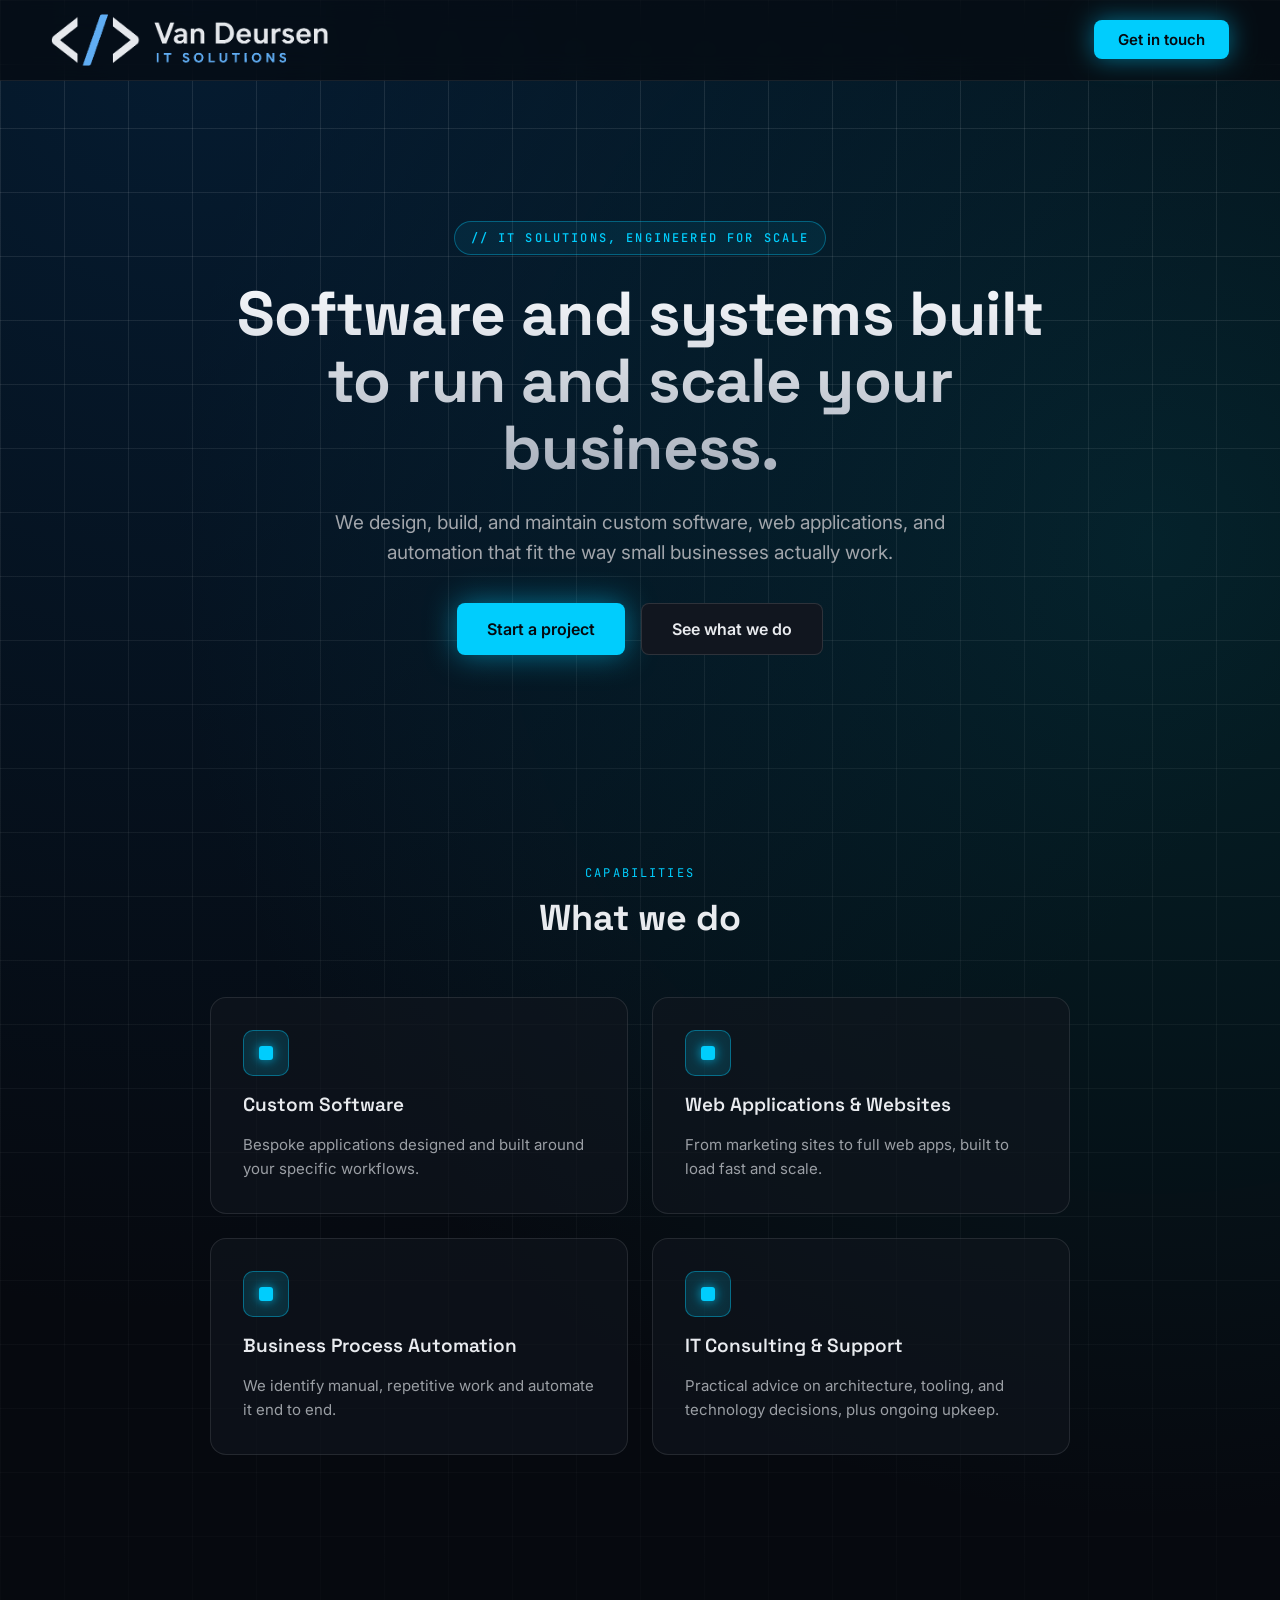
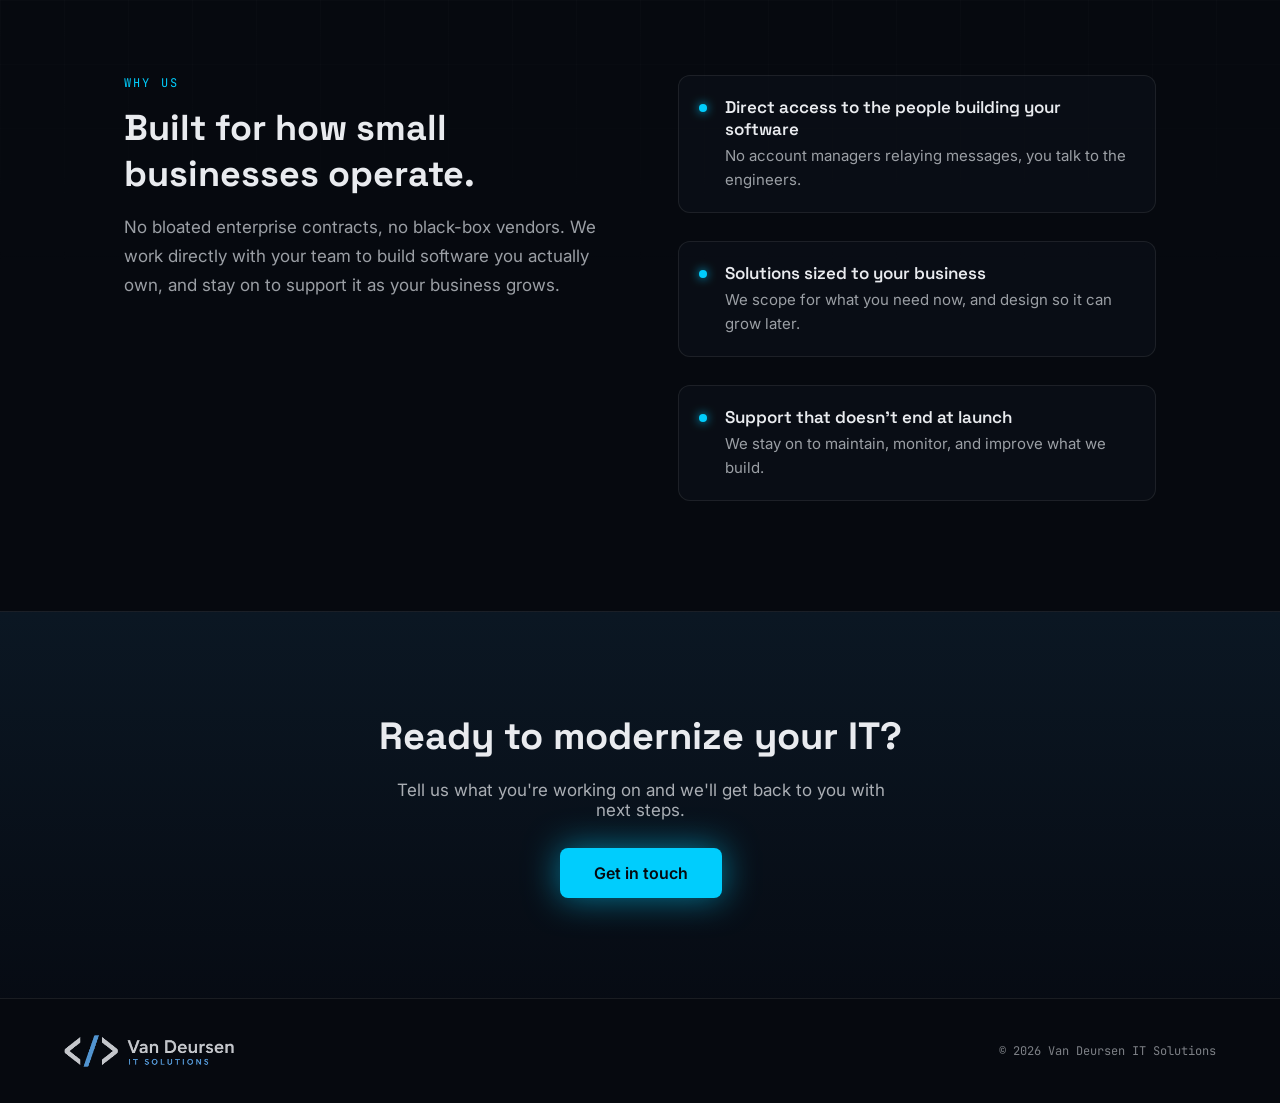
==== index.html @ 17a8f732 "upd" ====
<!DOCTYPE html>
<html lang="en">
<head>
<meta charset="utf-8">
<meta name="viewport" content="width=device-width, initial-scale=1">
<title>Van Deursen IT Solutions</title>
<meta name="description" content="We design, build, and maintain custom software, web applications, and automation that fit the way small businesses actually work.">
<link rel="icon" href="favicon.ico">
<link rel="preconnect" href="https://fonts.googleapis.com">
<link rel="preconnect" href="https://fonts.gstatic.com" crossorigin>
<link href="https://fonts.googleapis.com/css2?family=Space+Grotesk:wght@500;600;700&family=Inter:wght@400;500;600&family=JetBrains+Mono:wght@400;500&family=Montserrat:wght@600;700&display=swap" rel="stylesheet">
<link rel="stylesheet" href="style.css?v=2">
<script>document.documentElement.classList.add('js');</script>
<script src="script.js?v=2" defer></script>
</head>
<body>

<div class="page">

  <div class="grid-bg"></div>

  <header class="site-header">
    <a href="/"><img src="assets/logo-onDark.png" alt="Van Deursen IT Solutions" width="634" height="119" class="header-logo" /></a>
    <nav class="site-nav">
      <!--<a href="#services" class="nav-link">Services</a>
      <a href="#why-us" class="nav-link">Why Us</a>-->
      <a href="mailto:info@vandeursenitsolutions.nl" class="btn btn-primary header-cta">Get in touch</a>
    </nav>
  </header>

  <section class="hero">
    <div class="reveal">
      <div class="hero-inner">
        <span class="hero-badge">// IT solutions, engineered for scale</span>
        <h1 class="hero-title">Software and systems built to run and scale your business.</h1>
        <p class="hero-lead">We design, build, and maintain custom software, web applications, and automation that fit the way small businesses actually work.</p>
        <div class="hero-actions">
          <a href="mailto:info@vandeursenitsolutions.nl" class="btn btn-primary hero-cta">Start a project</a>
          <a href="#services" class="btn btn-secondary">See what we do</a>
        </div>
      </div>
    </div>
  </section>

  <section id="services" class="services">
    <div class="container">
      <div class="reveal">
        <span class="eyebrow eyebrow-center">Capabilities</span>
        <h2 class="section-title services-title">What we do</h2>
      </div>
      <div class="services-grid">
        <div class="reveal">
          <div class="service-card">
            <div class="service-icon"><div class="service-icon-dot"></div></div>
            <h3 class="service-title">Custom Software</h3>
            <p class="card-text">Bespoke applications designed and built around your specific workflows.</p>
          </div>
        </div>
        <div class="reveal">
          <div class="service-card">
            <div class="service-icon"><div class="service-icon-dot"></div></div>
            <h3 class="service-title">Web Applications &amp; Websites</h3>
            <p class="card-text">From marketing sites to full web apps, built to load fast and scale.</p>
          </div>
        </div>
        <div class="reveal">
          <div class="service-card">
            <div class="service-icon"><div class="service-icon-dot"></div></div>
            <h3 class="service-title">Business Process Automation</h3>
            <p class="card-text">We identify manual, repetitive work and automate it end to end.</p>
          </div>
        </div>
        <div class="reveal">
          <div class="service-card">
            <div class="service-icon"><div class="service-icon-dot"></div></div>
            <h3 class="service-title">IT Consulting &amp; Support</h3>
            <p class="card-text">Practical advice on architecture, tooling, and technology decisions, plus ongoing upkeep.</p>
          </div>
        </div>
      </div>
    </div>
  </section>

  <section id="why-us" class="why-us">
    <div class="why-grid">
      <div class="reveal">
        <span class="eyebrow">Why us</span>
        <h2 class="section-title why-title">Built for how small businesses operate.</h2>
        <p class="why-text">No bloated enterprise contracts, no black-box vendors. We work directly with your team to build software you actually own, and stay on to support it as your business grows.</p>
      </div>
      <div class="strengths">
        <div class="reveal">
          <div class="strength">
            <div class="strength-dot"></div>
            <div>
              <h4 class="strength-title">Direct access to the people building your software</h4>
              <p class="card-text">No account managers relaying messages, you talk to the engineers.</p>
            </div>
          </div>
        </div>
        <div class="reveal">
          <div class="strength">
            <div class="strength-dot"></div>
            <div>
              <h4 class="strength-title">Solutions sized to your business</h4>
              <p class="card-text">We scope for what you need now, and design so it can grow later.</p>
            </div>
          </div>
        </div>
        <div class="reveal">
          <div class="strength">
            <div class="strength-dot"></div>
            <div>
              <h4 class="strength-title">Support that doesn't end at launch</h4>
              <p class="card-text">We stay on to maintain, monitor, and improve what we build.</p>
            </div>
          </div>
        </div>
      </div>
    </div>
  </section>

  <section id="contact" class="contact">
    <div class="reveal">
      <div class="contact-inner">
        <h2 class="contact-title">Ready to modernize your IT?</h2>
        <p class="contact-text">Tell us what you're working on and we'll get back to you with next steps.</p>
        <a href="mailto:info@vandeursenitsolutions.nl" class="btn btn-primary contact-cta">Get in touch</a>
      </div>
    </div>
  </section>

  <footer class="site-footer">
    <img src="assets/logo-onDark.png" alt="Van Deursen IT Solutions" width="634" height="119" class="footer-logo" />
    <span class="footer-copy">© 2026 Van Deursen IT Solutions</span>
  </footer>

</div>

</body>
</html>
---- style.css ----
/* ---------- Base ---------- */
body { margin: 0; background: oklch(14% 0.015 260); font-family: 'Inter', sans-serif; scroll-behavior: smooth; }
a { color: oklch(75% 0.16 220); text-decoration: none; }
a:hover { color: oklch(85% 0.16 220); }

@keyframes pulse { 0%,100% { opacity:0.4; } 50% { opacity:0.9; } }
@keyframes drift { 0% { background-position: 0 0; } 100% { background-position: 200px 200px; } }

/* ---------- Page ---------- */
.page {
  display: flex;
  flex-direction: column;
  min-height: 100vh;
  color: oklch(94% 0.005 260);
  position: relative;
  overflow-x: hidden;
  background:
    radial-gradient(circle at 15% 0%, oklch(30% 0.08 250 / 0.5), transparent 45%),
    radial-gradient(circle at 90% 20%, oklch(45% 0.14 200 / 0.25), transparent 40%),
    oklch(14% 0.015 260);
}

.grid-bg {
  position: absolute;
  inset: 0;
  background-image: linear-gradient(oklch(100% 0 0 / 0.1) 1px, transparent 1px), linear-gradient(90deg, oklch(100% 0 0 / 0.1) 1px, transparent 1px);
  background-size: 64px 64px;
  pointer-events: none;
  mask-image: linear-gradient(to bottom, black, transparent 70%);
  animation: drift 24s linear infinite;
}

.container { max-width: 1160px; margin: 0 auto; }

/* ---------- Scroll reveal (toggled by the page script) ---------- */
/* Scoped to .js so content stays visible when JavaScript is off */
.js .reveal {
  opacity: 0;
  transform: translateY(22px);
  transition: opacity 0.7s cubic-bezier(0.16,1,0.3,1), transform 0.7s cubic-bezier(0.16,1,0.3,1);
  will-change: opacity, transform;
}
.js .reveal.is-visible { opacity: 1; transform: translateY(0); }

/* Staggered delays for list items */
.services-grid > .reveal { height: 100%; }
.services-grid > .reveal:nth-child(2) { transition-delay: 0.08s; }
.services-grid > .reveal:nth-child(3) { transition-delay: 0.16s; }
.services-grid > .reveal:nth-child(4) { transition-delay: 0.24s; }
.strengths > .reveal:nth-child(2) { transition-delay: 0.1s; }
.strengths > .reveal:nth-child(3) { transition-delay: 0.2s; }

/* ---------- Shared text ---------- */
.eyebrow {
  display: block;
  font-family: 'JetBrains Mono', monospace;
  font-size: 12px;
  letter-spacing: 0.18em;
  text-transform: uppercase;
  color: oklch(78% 0.16 220);
  margin-bottom: 14px;
}
.eyebrow-center { text-align: center; }

.section-title { font-family: 'Space Grotesk', sans-serif; font-size: clamp(26px,4.6vw,36px); font-weight: 700; }

.card-text { font-size: 15px; line-height: 1.6; color: oklch(70% 0.01 260); margin: 0; }

/* ---------- Buttons ---------- */
.btn {
  display: inline-flex;
  align-items: center;
  border-radius: 8px;
  font-weight: 600;
}
.btn-primary,
.btn-primary:hover { background: oklch(78% 0.16 220); color: oklch(14% 0.015 260); }

.btn-secondary {
  padding: 15px 30px;
  background: oklch(20% 0.02 260);
  border: 1px solid oklch(100% 0 0 / 0.12);
  color: oklch(94% 0.005 260);
  font-size: 16px;
}
.btn-secondary:hover { border-color: oklch(78% 0.16 220); color: oklch(78% 0.16 220); }

/* ---------- Header ---------- */
.site-header {
  position: sticky;
  top: 0;
  z-index: 10;
  display: flex;
  align-items: center;
  justify-content: space-between;
  padding: 14px clamp(16px,4vw,64px);
  gap: 16px;
  flex-wrap: nowrap;
  background: oklch(14% 0.015 260 / 0.7);
  backdrop-filter: blur(14px);
  border-bottom: 1px solid oklch(100% 0 0 / 0.08);
}
/* Sized by width so it can shrink (keeping its aspect ratio) to leave room for the CTA */
.header-logo { width: clamp(181px,37vw,277px); height: auto; min-width: 0; flex: 0 1 auto; display: block; }

.site-nav { display: flex; align-items: center; flex-wrap: nowrap; flex-shrink: 0; gap: clamp(14px,3vw,36px); }
.nav-link { font-size: 15px; font-weight: 500; color: oklch(94% 0.005 260); }
.nav-link:hover { color: oklch(78% 0.16 220); }

.header-cta { padding: 10px clamp(14px,4vw,24px); font-size: 15px; white-space: nowrap;box-shadow: 0 0 24px oklch(78% 0.16 220 / 0.5); }
.header-cta:hover { box-shadow: 0 0 36px oklch(78% 0.16 220 / 0.75); }

/* ---------- Hero ---------- */
.hero {
  display: flex;
  flex-direction: column;
  align-items: center;
  text-align: center;
  gap: 26px;
  padding: clamp(72px,12vw,140px) clamp(20px,5vw,24px) clamp(64px,10vw,120px);
  max-width: 880px;
  margin: 0 auto;
  position: relative;
  z-index: 1;
}
.hero-inner { display: flex; flex-direction: column; align-items: center; gap: 26px; }

.hero-badge {
  font-family: 'JetBrains Mono', monospace;
  font-size: 12px;
  font-weight: 500;
  letter-spacing: 0.18em;
  text-transform: uppercase;
  color: oklch(78% 0.16 220);
  padding: 8px 16px;
  border: 1px solid oklch(78% 0.16 220 / 0.35);
  border-radius: 100px;
  background: oklch(78% 0.16 220 / 0.08);
}

.hero-title {
  font-family: 'Space Grotesk', sans-serif;
  font-size: clamp(32px,6.4vw,62px);
  line-height: 1.08;
  font-weight: 700;
  margin: 0;
  letter-spacing: -0.01em;
  background: linear-gradient(180deg, oklch(98% 0.005 260), oklch(75% 0.02 260));
  -webkit-background-clip: text;
  background-clip: text;
  color: transparent;
}

.hero-lead { font-size: clamp(16px,2.1vw,19px); line-height: 1.6; color: oklch(72% 0.01 260); margin: 0; max-width: 620px; }

.hero-actions { display: flex; flex-wrap: wrap; justify-content: center; gap: 16px; margin-top: 8px; }

.hero-cta { padding: 15px 30px; font-size: 16px; box-shadow: 0 0 30px oklch(78% 0.16 220 / 0.5); }
.hero-cta:hover { box-shadow: 0 0 44px oklch(78% 0.16 220 / 0.8); }

/* ---------- Services ---------- */
.services { padding: clamp(56px,9vw,90px) clamp(20px,5vw,64px) clamp(64px,10vw,110px); position: relative; z-index: 1; }
.services-title { margin: 0 0 clamp(34px,6vw,56px); text-align: center; }

.services-grid {
  display: grid;
  grid-template-columns: repeat(auto-fit,minmax(min(100%,280px),1fr));
  gap: clamp(16px,2.4vw,24px);
  align-items: stretch;
  max-width: 860px;
  margin: 0 auto;
}

.service-card {
  height: 100%;
  box-sizing: border-box;
  background: oklch(20% 0.02 260 / 0.6);
  backdrop-filter: blur(6px);
  border-radius: 16px;
  padding: clamp(22px,4vw,32px);
  display: flex;
  flex-direction: column;
  gap: 16px;
  border: 1px solid oklch(100% 0 0 / 0.1);
  transition: border-color 0.2s;
}
.service-card:hover { border-color: oklch(78% 0.16 220 / 0.6); }

.service-icon {
  width: 44px;
  height: 44px;
  border-radius: 10px;
  background: oklch(78% 0.16 220 / 0.15);
  border: 1px solid oklch(78% 0.16 220 / 0.4);
  display: flex;
  align-items: center;
  justify-content: center;
}
.service-icon-dot { width: 14px; height: 14px; border-radius: 3px; background: oklch(78% 0.16 220); box-shadow: 0 0 12px oklch(78% 0.16 220 / 0.8); }

.service-title { font-family: 'Space Grotesk', sans-serif; font-size: 19px; font-weight: 600; margin: 0; }

/* ---------- Why us ---------- */
.why-us {
  padding: clamp(64px,10vw,110px) clamp(20px,5vw,64px);
  max-width: 1160px;
  margin: 0 auto;
  width: 100%;
  box-sizing: border-box;
  position: relative;
  z-index: 1;
}
.why-grid { display: grid; grid-template-columns: repeat(auto-fit,minmax(min(100%,320px),1fr)); gap: clamp(36px,6vw,80px); align-items: start; }
.why-title { margin: 0 0 16px; }
.why-text { font-size: 17px; line-height: 1.7; color: oklch(70% 0.01 260); margin: 0; }

.strengths { display: flex; flex-direction: column; gap: clamp(18px,3vw,28px); }
.strength {
  display: flex;
  gap: 18px;
  align-items: flex-start;
  padding: 20px;
  border-radius: 12px;
  border: 1px solid oklch(100% 0 0 / 0.08);
  background: oklch(20% 0.02 260 / 0.4);
}
.strength-dot {
  min-width: 8px;
  height: 8px;
  margin-top: 8px;
  border-radius: 50%;
  background: oklch(78% 0.16 220);
  box-shadow: 0 0 10px oklch(78% 0.16 220 / 0.9);
  animation: pulse 2.4s ease-in-out infinite;
}
.strength-title { font-family: 'Space Grotesk', sans-serif; font-size: 17px; font-weight: 600; margin: 0 0 4px; }

/* ---------- Contact ---------- */
.contact {
  background: linear-gradient(180deg, oklch(20% 0.03 250), oklch(15% 0.02 260));
  border-top: 1px solid oklch(100% 0 0 / 0.08);
  padding: clamp(64px,10vw,100px) clamp(20px,5vw,64px);
  display: flex;
  flex-direction: column;
  align-items: center;
  text-align: center;
  gap: 20px;
  position: relative;
  z-index: 1;
}
.contact-inner { display: flex; flex-direction: column; align-items: center; gap: 20px; }
.contact-title { font-family: 'Space Grotesk', sans-serif; font-size: clamp(26px,5vw,38px); font-weight: 700; margin: 0; }
.contact-text { font-size: 17px; color: oklch(75% 0.01 260); margin: 0; max-width: 520px; }

.contact-cta { margin-top: 8px; padding: 15px 34px; font-size: 16px; box-shadow: 0 0 34px oklch(78% 0.16 220 / 0.55); }
.contact-cta:hover { box-shadow: 0 0 48px oklch(78% 0.16 220 / 0.85); }

/* ---------- Footer ---------- */
.site-footer {
  padding: clamp(24px,5vw,36px) clamp(20px,5vw,64px);
  display: flex;
  flex-wrap: wrap;
  gap: 14px;
  align-items: center;
  justify-content: space-between;
  border-top: 1px solid oklch(100% 0 0 / 0.08);
  position: relative;
  z-index: 1;
}
.footer-logo { height: 32px; width: auto; display: block; opacity: 0.85; }
.footer-copy { font-family: 'JetBrains Mono', monospace; font-size: 12px; color: oklch(60% 0.01 260); }

/* Logo (~171px) + gap (14px) + copy (~224px) + side padding stop fitting on one line below ~480px */
@media (max-width: 480px) {
  .site-footer { flex-direction: column; justify-content: center; text-align: center; }
}
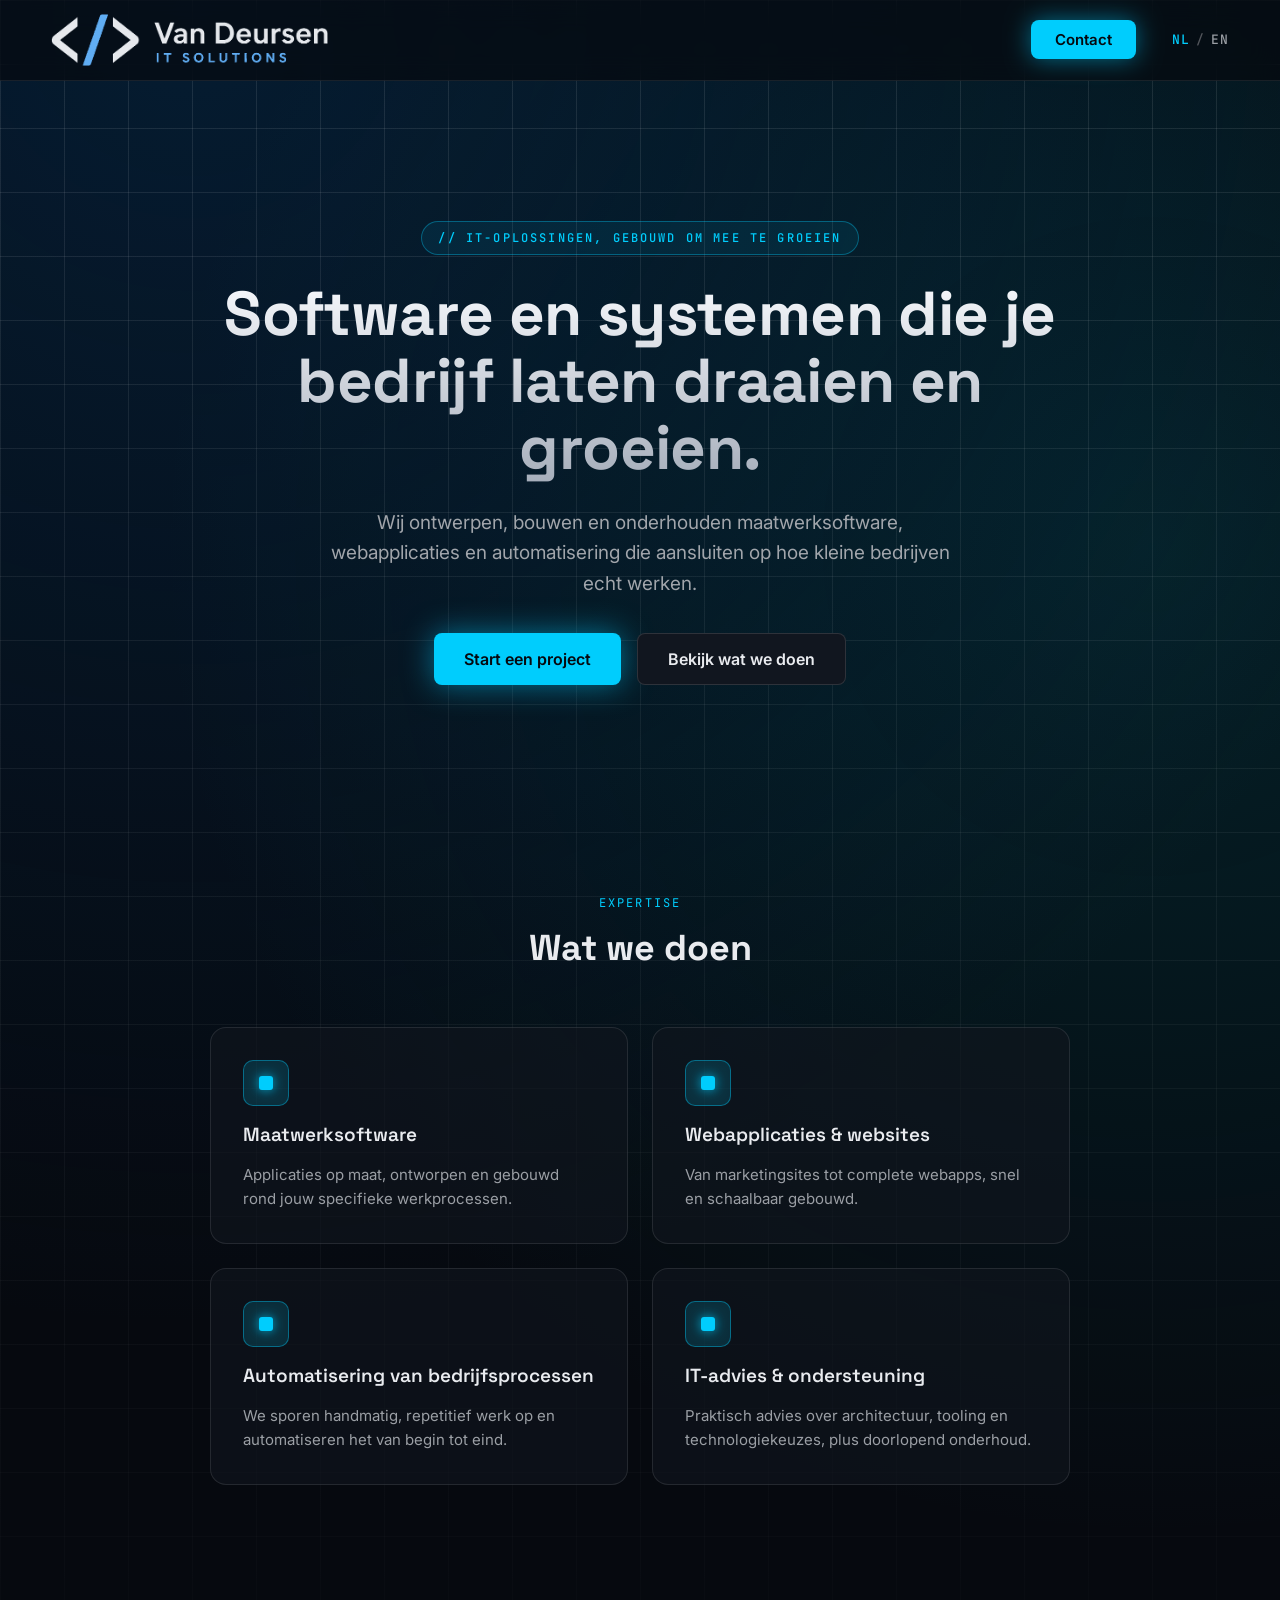
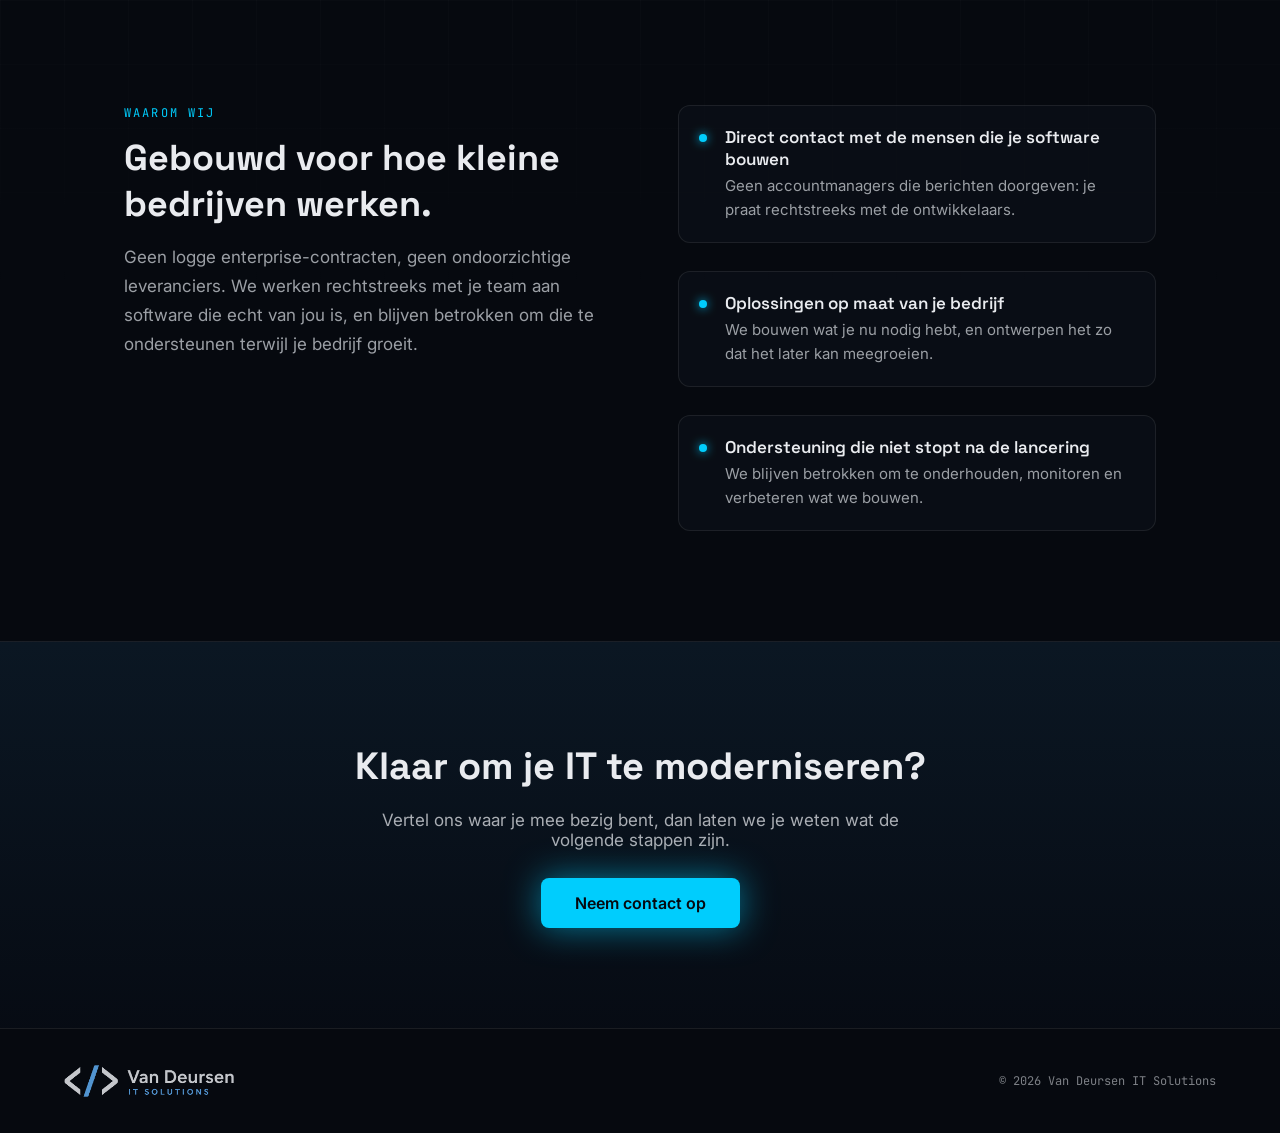
==== commit b15f956d: "upd: multilang" ====
--- a/index.html
+++ b/index.html
@@ -1,17 +1,20 @@
 <!DOCTYPE html>
-<html lang="en">
+<html lang="nl">
 <head>
 <meta charset="utf-8">
 <meta name="viewport" content="width=device-width, initial-scale=1">
 <title>Van Deursen IT Solutions</title>
-<meta name="description" content="We design, build, and maintain custom software, web applications, and automation that fit the way small businesses actually work.">
-<link rel="icon" href="favicon.ico">
+<meta name="description" content="Wij ontwerpen, bouwen en onderhouden maatwerksoftware, webapplicaties en automatisering die aansluiten op hoe kleine bedrijven echt werken.">
+<link rel="alternate" hreflang="nl" href="https://vandeursenitsolutions.nl/">
+<link rel="alternate" hreflang="en" href="https://vandeursenitsolutions.nl/en/">
+<link rel="alternate" hreflang="x-default" href="https://vandeursenitsolutions.nl/">
+<link rel="icon" href="/favicon.ico">
 <link rel="preconnect" href="https://fonts.googleapis.com">
 <link rel="preconnect" href="https://fonts.gstatic.com" crossorigin>
 <link href="https://fonts.googleapis.com/css2?family=Space+Grotesk:wght@500;600;700&family=Inter:wght@400;500;600&family=JetBrains+Mono:wght@400;500&family=Montserrat:wght@600;700&display=swap" rel="stylesheet">
-<link rel="stylesheet" href="style.css?v=2">
+<link rel="stylesheet" href="/style.css?v=3">
 <script>document.documentElement.classList.add('js');</script>
-<script src="script.js?v=2" defer></script>
+<script src="/script.js?v=2" defer></script>
 </head>
 <body>
 
@@ -20,23 +23,28 @@
   <div class="grid-bg"></div>
 
   <header class="site-header">
-    <a href="/"><img src="assets/logo-onDark.png" alt="Van Deursen IT Solutions" width="634" height="119" class="header-logo" /></a>
+    <a href="/"><img src="/assets/logo-onDark.png" alt="Van Deursen IT Solutions" width="634" height="119" class="header-logo" /></a>
     <nav class="site-nav">
-      <!--<a href="#services" class="nav-link">Services</a>
-      <a href="#why-us" class="nav-link">Why Us</a>-->
-      <a href="mailto:info@vandeursenitsolutions.nl" class="btn btn-primary header-cta">Get in touch</a>
+      <!--<a href="#services" class="nav-link">Diensten</a>
+      <a href="#why-us" class="nav-link">Waarom wij</a>-->
+      <a href="mailto:info@vandeursenitsolutions.nl" class="btn btn-primary header-cta">Contact</a>
+      <div class="lang-switch">
+        <a href="/" lang="nl" hreflang="nl" aria-current="page">NL</a>
+        <span aria-hidden="true">/</span>
+        <a href="/en/" lang="en" hreflang="en">EN</a>
+      </div>
     </nav>
   </header>
 
   <section class="hero">
     <div class="reveal">
       <div class="hero-inner">
-        <span class="hero-badge">// IT solutions, engineered for scale</span>
-        <h1 class="hero-title">Software and systems built to run and scale your business.</h1>
-        <p class="hero-lead">We design, build, and maintain custom software, web applications, and automation that fit the way small businesses actually work.</p>
+        <span class="hero-badge">// IT-oplossingen, gebouwd om mee te groeien</span>
+        <h1 class="hero-title">Software en systemen die je bedrijf laten draaien en groeien.</h1>
+        <p class="hero-lead">Wij ontwerpen, bouwen en onderhouden maatwerksoftware, webapplicaties en automatisering die aansluiten op hoe kleine bedrijven echt werken.</p>
         <div class="hero-actions">
-          <a href="mailto:info@vandeursenitsolutions.nl" class="btn btn-primary hero-cta">Start a project</a>
-          <a href="#services" class="btn btn-secondary">See what we do</a>
+          <a href="mailto:info@vandeursenitsolutions.nl" class="btn btn-primary hero-cta">Start een project</a>
+          <a href="#services" class="btn btn-secondary">Bekijk wat we doen</a>
         </div>
       </div>
     </div>
@@ -45,36 +53,36 @@
   <section id="services" class="services">
     <div class="container">
       <div class="reveal">
-        <span class="eyebrow eyebrow-center">Capabilities</span>
-        <h2 class="section-title services-title">What we do</h2>
+        <span class="eyebrow eyebrow-center">Expertise</span>
+        <h2 class="section-title services-title">Wat we doen</h2>
       </div>
       <div class="services-grid">
         <div class="reveal">
           <div class="service-card">
             <div class="service-icon"><div class="service-icon-dot"></div></div>
-            <h3 class="service-title">Custom Software</h3>
-            <p class="card-text">Bespoke applications designed and built around your specific workflows.</p>
+            <h3 class="service-title">Maatwerksoftware</h3>
+            <p class="card-text">Applicaties op maat, ontworpen en gebouwd rond jouw specifieke werkprocessen.</p>
           </div>
         </div>
         <div class="reveal">
           <div class="service-card">
             <div class="service-icon"><div class="service-icon-dot"></div></div>
-            <h3 class="service-title">Web Applications &amp; Websites</h3>
-            <p class="card-text">From marketing sites to full web apps, built to load fast and scale.</p>
+            <h3 class="service-title">Webapplicaties &amp; websites</h3>
+            <p class="card-text">Van marketingsites tot complete webapps, snel en schaalbaar gebouwd.</p>
           </div>
         </div>
         <div class="reveal">
           <div class="service-card">
             <div class="service-icon"><div class="service-icon-dot"></div></div>
-            <h3 class="service-title">Business Process Automation</h3>
-            <p class="card-text">We identify manual, repetitive work and automate it end to end.</p>
+            <h3 class="service-title">Automatisering van bedrijfsprocessen</h3>
+            <p class="card-text">We sporen handmatig, repetitief werk op en automatiseren het van begin tot eind.</p>
           </div>
         </div>
         <div class="reveal">
           <div class="service-card">
             <div class="service-icon"><div class="service-icon-dot"></div></div>
-            <h3 class="service-title">IT Consulting &amp; Support</h3>
-            <p class="card-text">Practical advice on architecture, tooling, and technology decisions, plus ongoing upkeep.</p>
+            <h3 class="service-title">IT-advies &amp; ondersteuning</h3>
+            <p class="card-text">Praktisch advies over architectuur, tooling en technologiekeuzes, plus doorlopend onderhoud.</p>
           </div>
         </div>
       </div>
@@ -84,17 +92,17 @@
   <section id="why-us" class="why-us">
     <div class="why-grid">
       <div class="reveal">
-        <span class="eyebrow">Why us</span>
-        <h2 class="section-title why-title">Built for how small businesses operate.</h2>
-        <p class="why-text">No bloated enterprise contracts, no black-box vendors. We work directly with your team to build software you actually own, and stay on to support it as your business grows.</p>
+        <span class="eyebrow">Waarom wij</span>
+        <h2 class="section-title why-title">Gebouwd voor hoe kleine bedrijven werken.</h2>
+        <p class="why-text">Geen logge enterprise-contracten, geen ondoorzichtige leveranciers. We werken rechtstreeks met je team aan software die echt van jou is, en blijven betrokken om die te ondersteunen terwijl je bedrijf groeit.</p>
       </div>
       <div class="strengths">
         <div class="reveal">
           <div class="strength">
             <div class="strength-dot"></div>
             <div>
-              <h4 class="strength-title">Direct access to the people building your software</h4>
-              <p class="card-text">No account managers relaying messages, you talk to the engineers.</p>
+              <h4 class="strength-title">Direct contact met de mensen die je software bouwen</h4>
+              <p class="card-text">Geen accountmanagers die berichten doorgeven: je praat rechtstreeks met de ontwikkelaars.</p>
             </div>
           </div>
         </div>
@@ -102,8 +110,8 @@
           <div class="strength">
             <div class="strength-dot"></div>
             <div>
-              <h4 class="strength-title">Solutions sized to your business</h4>
-              <p class="card-text">We scope for what you need now, and design so it can grow later.</p>
+              <h4 class="strength-title">Oplossingen op maat van je bedrijf</h4>
+              <p class="card-text">We bouwen wat je nu nodig hebt, en ontwerpen het zo dat het later kan meegroeien.</p>
             </div>
           </div>
         </div>
@@ -111,8 +119,8 @@
           <div class="strength">
             <div class="strength-dot"></div>
             <div>
-              <h4 class="strength-title">Support that doesn't end at launch</h4>
-              <p class="card-text">We stay on to maintain, monitor, and improve what we build.</p>
+              <h4 class="strength-title">Ondersteuning die niet stopt na de lancering</h4>
+              <p class="card-text">We blijven betrokken om te onderhouden, monitoren en verbeteren wat we bouwen.</p>
             </div>
           </div>
         </div>
@@ -123,15 +131,15 @@
   <section id="contact" class="contact">
     <div class="reveal">
       <div class="contact-inner">
-        <h2 class="contact-title">Ready to modernize your IT?</h2>
-        <p class="contact-text">Tell us what you're working on and we'll get back to you with next steps.</p>
-        <a href="mailto:info@vandeursenitsolutions.nl" class="btn btn-primary contact-cta">Get in touch</a>
+        <h2 class="contact-title">Klaar om je IT te moderniseren?</h2>
+        <p class="contact-text">Vertel ons waar je mee bezig bent, dan laten we je weten wat de volgende stappen zijn.</p>
+        <a href="mailto:info@vandeursenitsolutions.nl" class="btn btn-primary contact-cta">Neem contact op</a>
       </div>
     </div>
   </section>
 
   <footer class="site-footer">
-    <img src="assets/logo-onDark.png" alt="Van Deursen IT Solutions" width="634" height="119" class="footer-logo" />
+    <img src="/assets/logo-onDark.png" alt="Van Deursen IT Solutions" width="634" height="119" class="footer-logo" />
     <span class="footer-copy">© 2026 Van Deursen IT Solutions</span>
   </footer>
 
--- a/style.css
+++ b/style.css
@@ -109,6 +109,21 @@
 
 .header-cta { padding: 10px clamp(14px,4vw,24px); font-size: 15px; white-space: nowrap;box-shadow: 0 0 24px oklch(78% 0.16 220 / 0.5); }
 .header-cta:hover { box-shadow: 0 0 36px oklch(78% 0.16 220 / 0.75); }
+
+/* Language switch (NL / EN), top right of the header */
+.lang-switch {
+  display: flex;
+  align-items: center;
+  gap: 6px;
+  font-family: 'JetBrains Mono', monospace;
+  font-size: 13px;
+  font-weight: 500;
+  letter-spacing: 0.08em;
+  color: oklch(45% 0.01 260);
+}
+.lang-switch a { color: oklch(70% 0.01 260); }
+.lang-switch a:hover { color: oklch(85% 0.16 220); }
+.lang-switch a[aria-current="page"] { color: oklch(78% 0.16 220); }
 
 /* ---------- Hero ---------- */
 .hero {
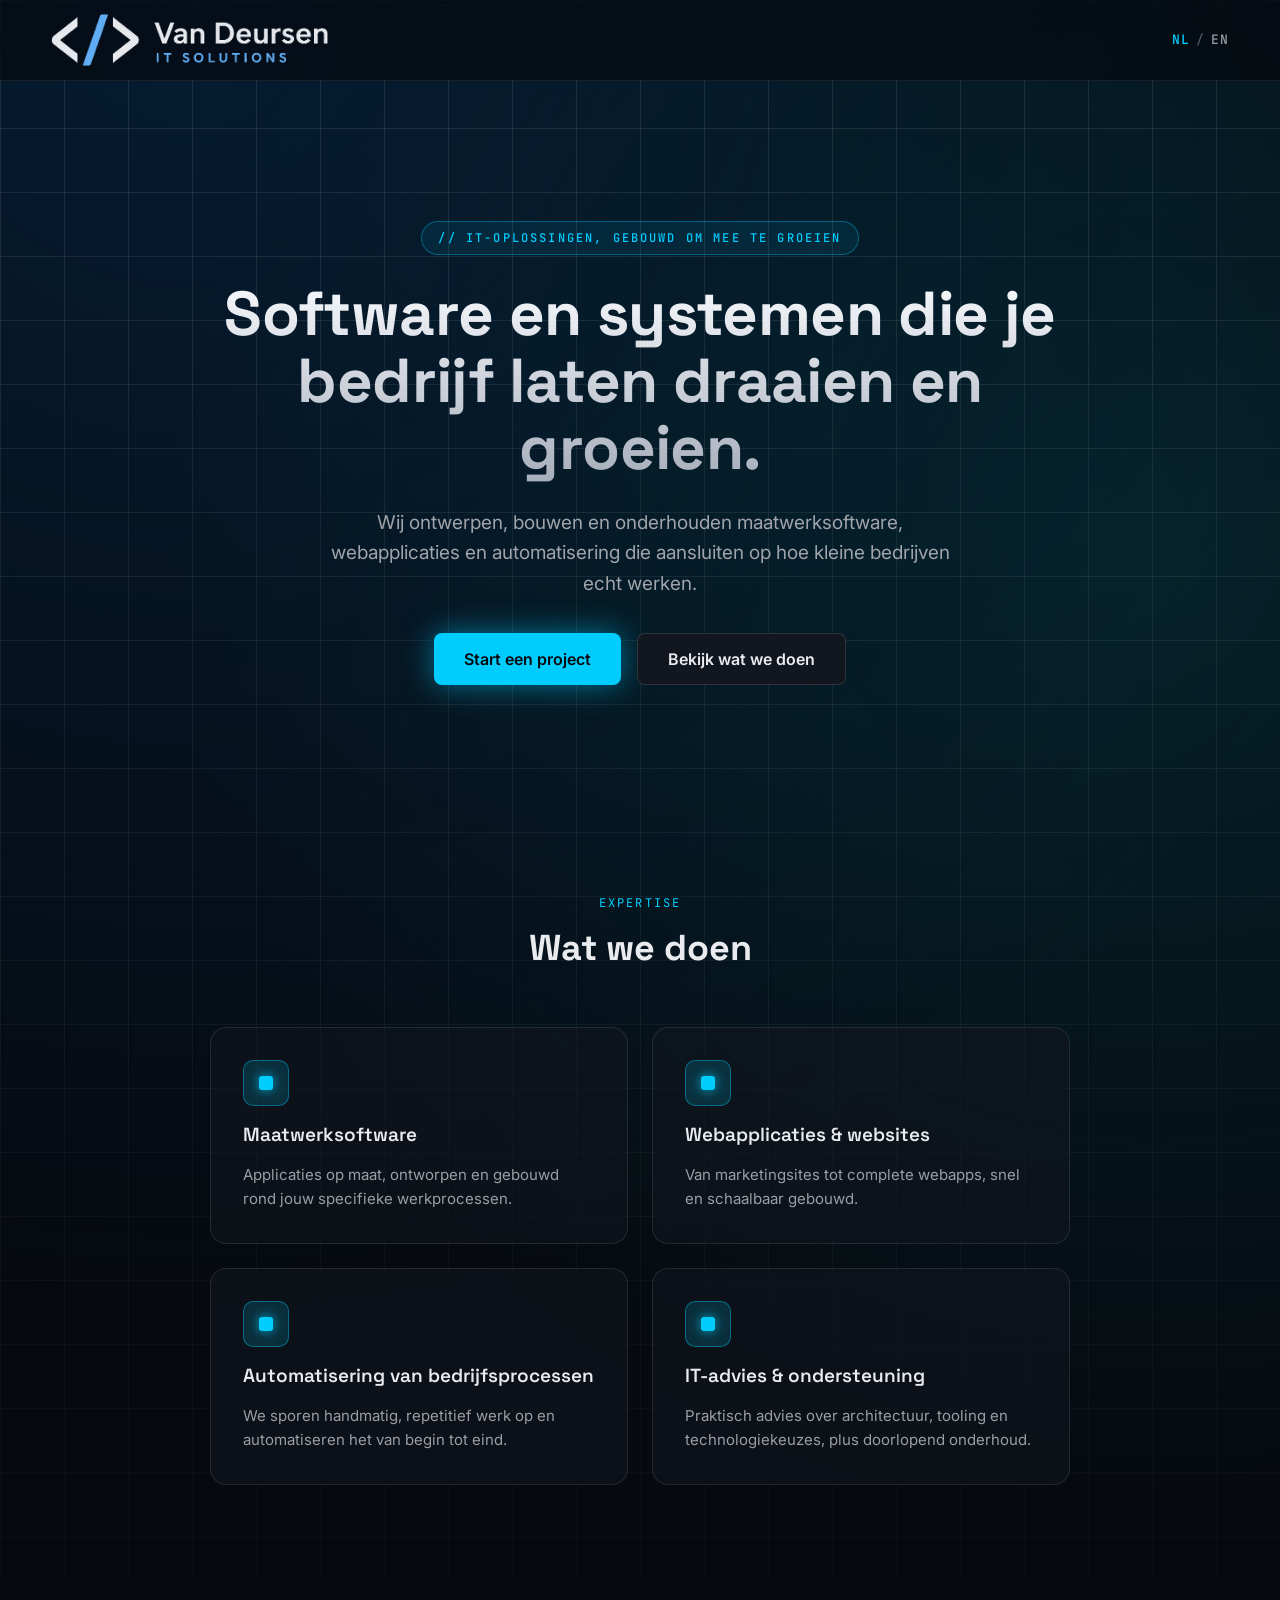
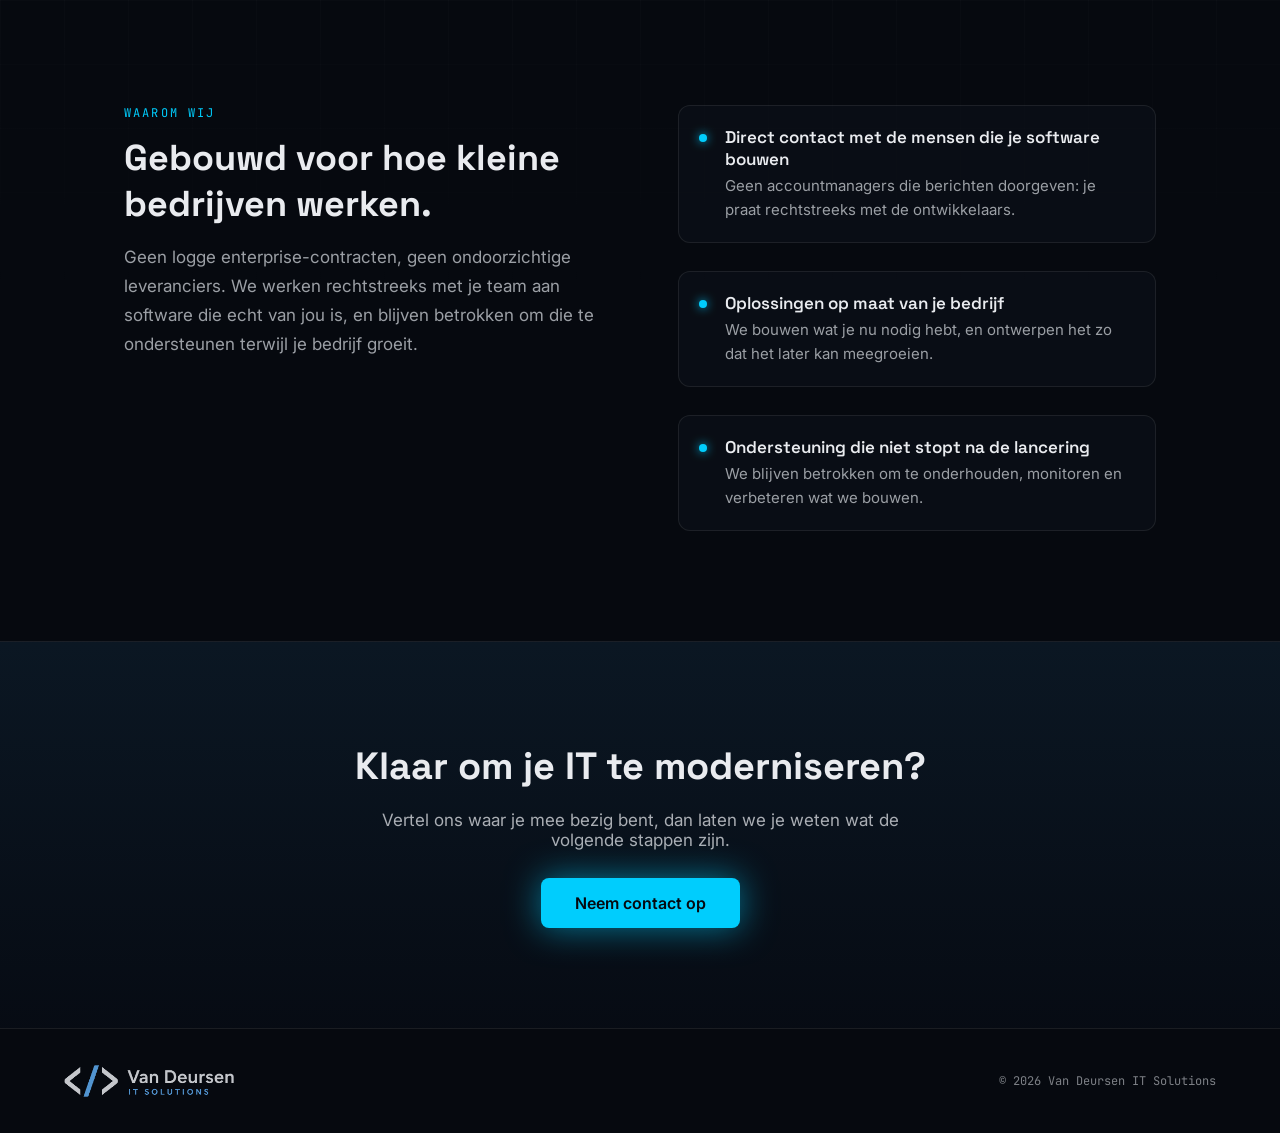
==== commit 2fa652e3: "upd" ====
--- a/index.html
+++ b/index.html
@@ -26,8 +26,8 @@
     <a href="/"><img src="/assets/logo-onDark.png" alt="Van Deursen IT Solutions" width="634" height="119" class="header-logo" /></a>
     <nav class="site-nav">
       <!--<a href="#services" class="nav-link">Diensten</a>
-      <a href="#why-us" class="nav-link">Waarom wij</a>-->
-      <a href="mailto:info@vandeursenitsolutions.nl" class="btn btn-primary header-cta">Contact</a>
+      <a href="#why-us" class="nav-link">Waarom wij</a>
+      <a href="mailto:info@vandeursenitsolutions.nl" class="btn btn-primary header-cta">Contact</a>-->
       <div class="lang-switch">
         <a href="/" lang="nl" hreflang="nl" aria-current="page">NL</a>
         <span aria-hidden="true">/</span>
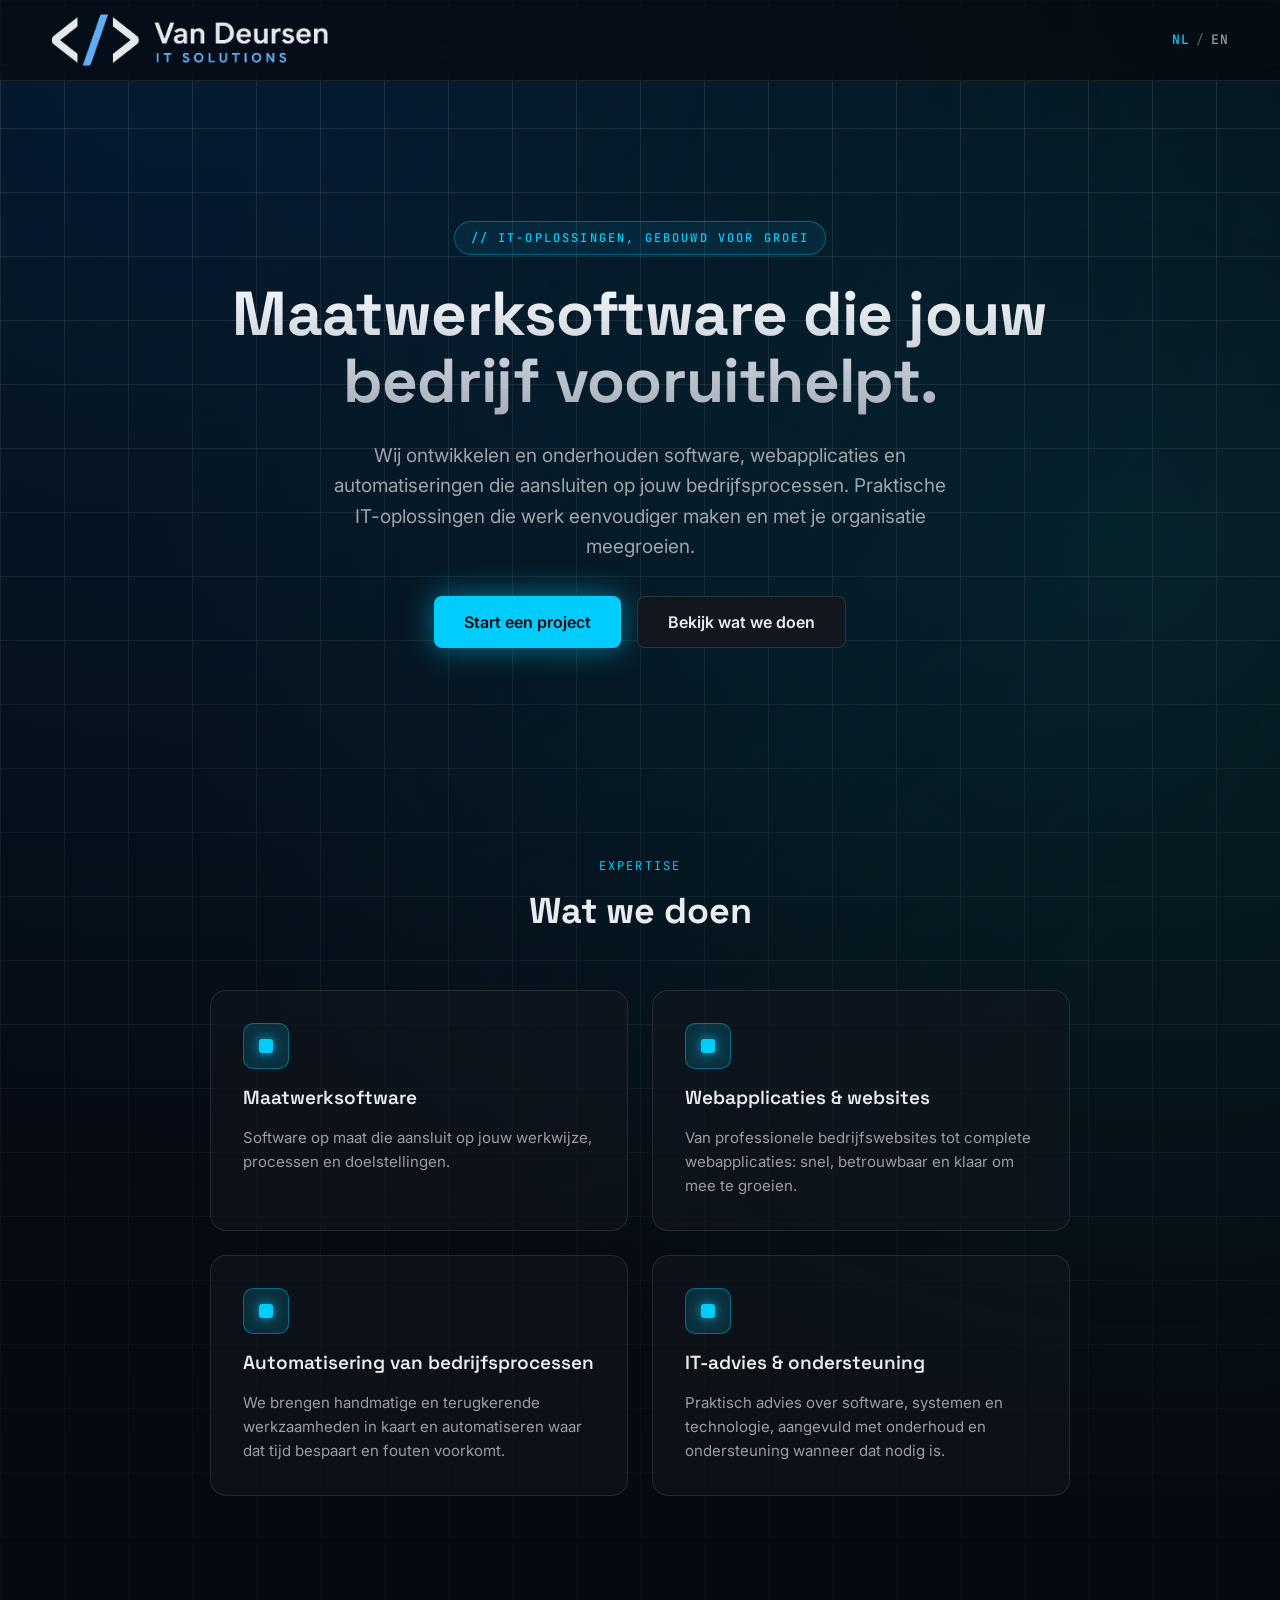
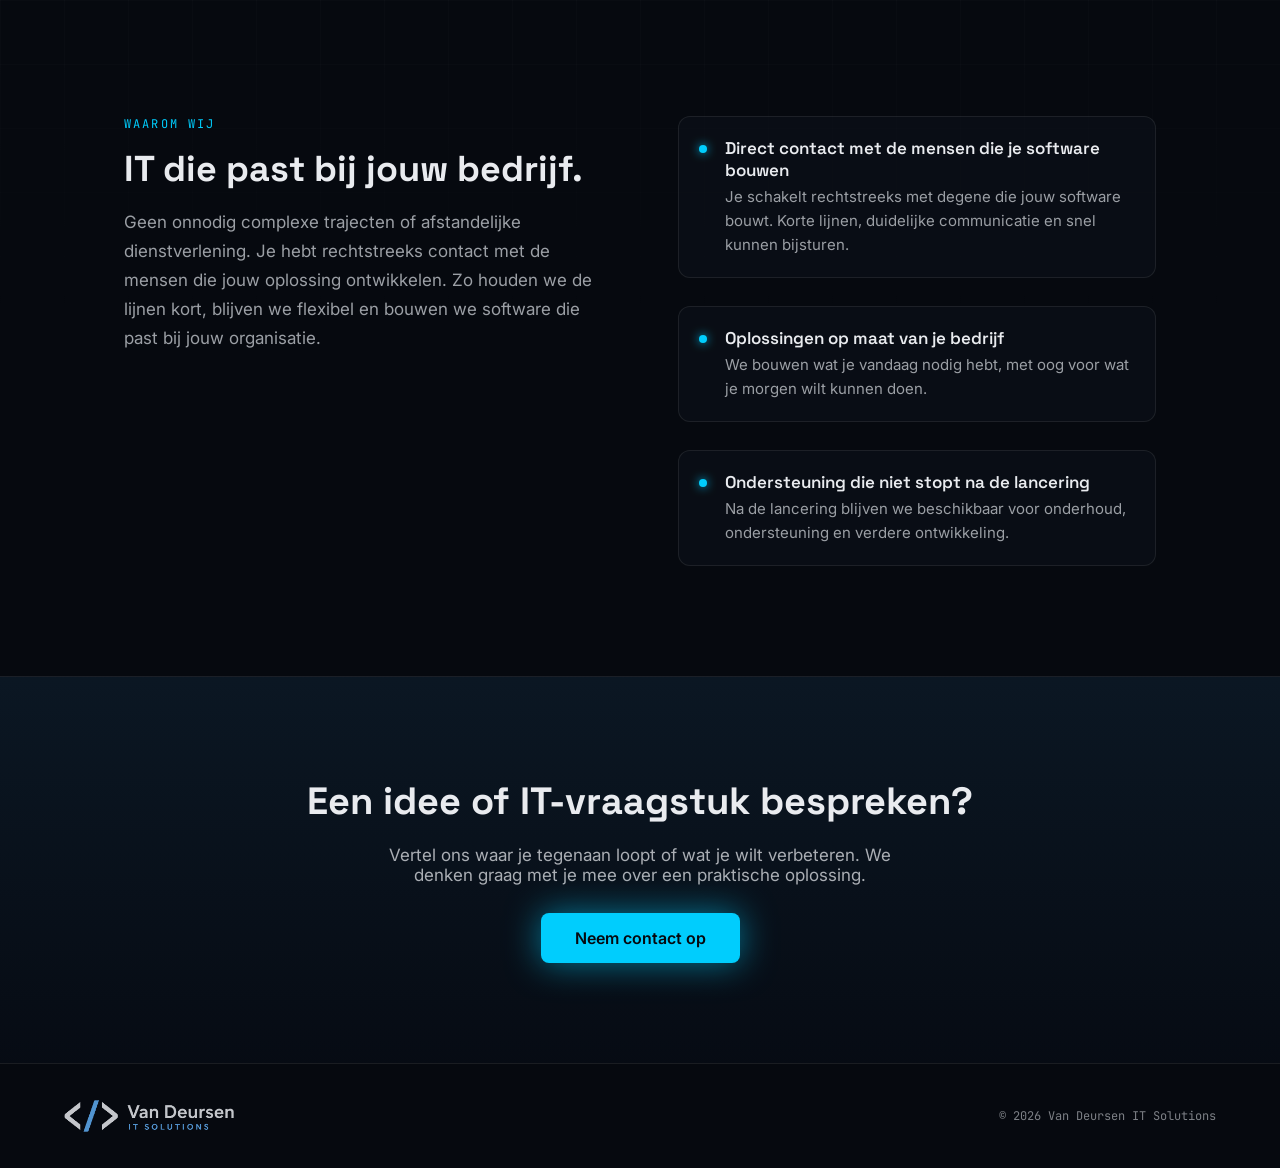
==== commit 57034bf2: "upd" ====
--- a/index.html
+++ b/index.html
@@ -4,7 +4,7 @@
 <meta charset="utf-8">
 <meta name="viewport" content="width=device-width, initial-scale=1">
 <title>Van Deursen IT Solutions</title>
-<meta name="description" content="Wij ontwerpen, bouwen en onderhouden maatwerksoftware, webapplicaties en automatisering die aansluiten op hoe kleine bedrijven echt werken.">
+<meta name="description" content="Wij ontwikkelen en onderhouden software, webapplicaties en automatiseringen die aansluiten op jouw bedrijfsprocessen en met je organisatie meegroeien.">
 <link rel="alternate" hreflang="nl" href="https://vandeursenitsolutions.nl/">
 <link rel="alternate" hreflang="en" href="https://vandeursenitsolutions.nl/en/">
 <link rel="alternate" hreflang="x-default" href="https://vandeursenitsolutions.nl/">
@@ -39,9 +39,9 @@
   <section class="hero">
     <div class="reveal">
       <div class="hero-inner">
-        <span class="hero-badge">// IT-oplossingen, gebouwd om mee te groeien</span>
-        <h1 class="hero-title">Software en systemen die je bedrijf laten draaien en groeien.</h1>
-        <p class="hero-lead">Wij ontwerpen, bouwen en onderhouden maatwerksoftware, webapplicaties en automatisering die aansluiten op hoe kleine bedrijven echt werken.</p>
+        <span class="hero-badge">// IT-oplossingen, gebouwd voor groei</span>
+        <h1 class="hero-title">Maatwerksoftware die jouw bedrijf vooruithelpt.</h1>
+        <p class="hero-lead">Wij ontwikkelen en onderhouden software, webapplicaties en automatiseringen die aansluiten op jouw bedrijfsprocessen. Praktische IT-oplossingen die werk eenvoudiger maken en met je organisatie meegroeien.</p>
         <div class="hero-actions">
           <a href="mailto:info@vandeursenitsolutions.nl" class="btn btn-primary hero-cta">Start een project</a>
           <a href="#services" class="btn btn-secondary">Bekijk wat we doen</a>
@@ -61,28 +61,28 @@
           <div class="service-card">
             <div class="service-icon"><div class="service-icon-dot"></div></div>
             <h3 class="service-title">Maatwerksoftware</h3>
-            <p class="card-text">Applicaties op maat, ontworpen en gebouwd rond jouw specifieke werkprocessen.</p>
+            <p class="card-text">Software op maat die aansluit op jouw werkwijze, processen en doelstellingen.</p>
           </div>
         </div>
         <div class="reveal">
           <div class="service-card">
             <div class="service-icon"><div class="service-icon-dot"></div></div>
             <h3 class="service-title">Webapplicaties &amp; websites</h3>
-            <p class="card-text">Van marketingsites tot complete webapps, snel en schaalbaar gebouwd.</p>
+            <p class="card-text">Van professionele bedrijfswebsites tot complete webapplicaties: snel, betrouwbaar en klaar om mee te groeien.</p>
           </div>
         </div>
         <div class="reveal">
           <div class="service-card">
             <div class="service-icon"><div class="service-icon-dot"></div></div>
             <h3 class="service-title">Automatisering van bedrijfsprocessen</h3>
-            <p class="card-text">We sporen handmatig, repetitief werk op en automatiseren het van begin tot eind.</p>
+            <p class="card-text">We brengen handmatige en terugkerende werkzaamheden in kaart en automatiseren waar dat tijd bespaart en fouten voorkomt.</p>
           </div>
         </div>
         <div class="reveal">
           <div class="service-card">
             <div class="service-icon"><div class="service-icon-dot"></div></div>
             <h3 class="service-title">IT-advies &amp; ondersteuning</h3>
-            <p class="card-text">Praktisch advies over architectuur, tooling en technologiekeuzes, plus doorlopend onderhoud.</p>
+            <p class="card-text">Praktisch advies over software, systemen en technologie, aangevuld met onderhoud en ondersteuning wanneer dat nodig is.</p>
           </div>
         </div>
       </div>
@@ -93,8 +93,8 @@
     <div class="why-grid">
       <div class="reveal">
         <span class="eyebrow">Waarom wij</span>
-        <h2 class="section-title why-title">Gebouwd voor hoe kleine bedrijven werken.</h2>
-        <p class="why-text">Geen logge enterprise-contracten, geen ondoorzichtige leveranciers. We werken rechtstreeks met je team aan software die echt van jou is, en blijven betrokken om die te ondersteunen terwijl je bedrijf groeit.</p>
+        <h2 class="section-title why-title">IT die past bij jouw bedrijf.</h2>
+        <p class="why-text">Geen onnodig complexe trajecten of afstandelijke dienstverlening. Je hebt rechtstreeks contact met de mensen die jouw oplossing ontwikkelen. Zo houden we de lijnen kort, blijven we flexibel en bouwen we software die past bij jouw organisatie.</p>
       </div>
       <div class="strengths">
         <div class="reveal">
@@ -102,7 +102,7 @@
             <div class="strength-dot"></div>
             <div>
               <h4 class="strength-title">Direct contact met de mensen die je software bouwen</h4>
-              <p class="card-text">Geen accountmanagers die berichten doorgeven: je praat rechtstreeks met de ontwikkelaars.</p>
+              <p class="card-text">Je schakelt rechtstreeks met degene die jouw software bouwt. Korte lijnen, duidelijke communicatie en snel kunnen bijsturen.</p>
             </div>
           </div>
         </div>
@@ -111,7 +111,7 @@
             <div class="strength-dot"></div>
             <div>
               <h4 class="strength-title">Oplossingen op maat van je bedrijf</h4>
-              <p class="card-text">We bouwen wat je nu nodig hebt, en ontwerpen het zo dat het later kan meegroeien.</p>
+              <p class="card-text">We bouwen wat je vandaag nodig hebt, met oog voor wat je morgen wilt kunnen doen.</p>
             </div>
           </div>
         </div>
@@ -120,7 +120,7 @@
             <div class="strength-dot"></div>
             <div>
               <h4 class="strength-title">Ondersteuning die niet stopt na de lancering</h4>
-              <p class="card-text">We blijven betrokken om te onderhouden, monitoren en verbeteren wat we bouwen.</p>
+              <p class="card-text">Na de lancering blijven we beschikbaar voor onderhoud, ondersteuning en verdere ontwikkeling.</p>
             </div>
           </div>
         </div>
@@ -131,8 +131,8 @@
   <section id="contact" class="contact">
     <div class="reveal">
       <div class="contact-inner">
-        <h2 class="contact-title">Klaar om je IT te moderniseren?</h2>
-        <p class="contact-text">Vertel ons waar je mee bezig bent, dan laten we je weten wat de volgende stappen zijn.</p>
+        <h2 class="contact-title">Een idee of IT-vraagstuk bespreken?</h2>
+        <p class="contact-text">Vertel ons waar je tegenaan loopt of wat je wilt verbeteren. We denken graag met je mee over een praktische oplossing.</p>
         <a href="mailto:info@vandeursenitsolutions.nl" class="btn btn-primary contact-cta">Neem contact op</a>
       </div>
     </div>
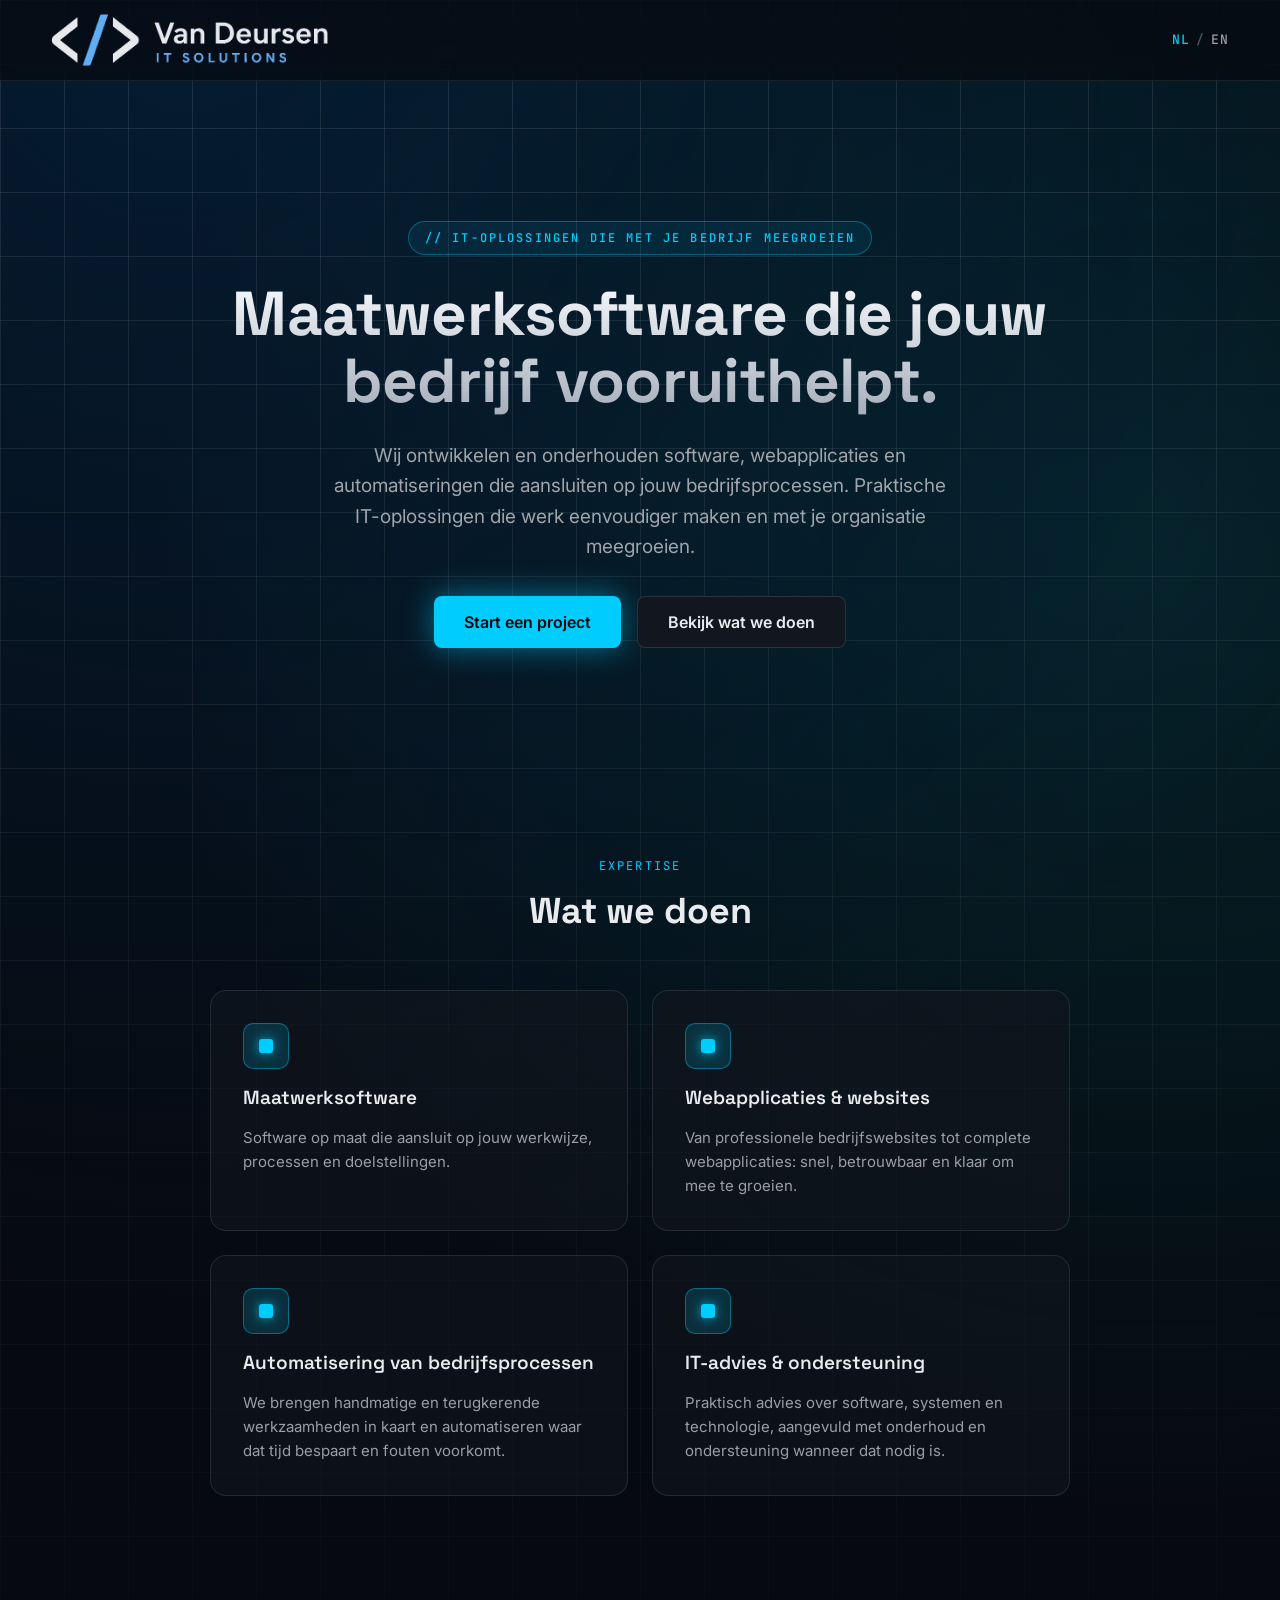
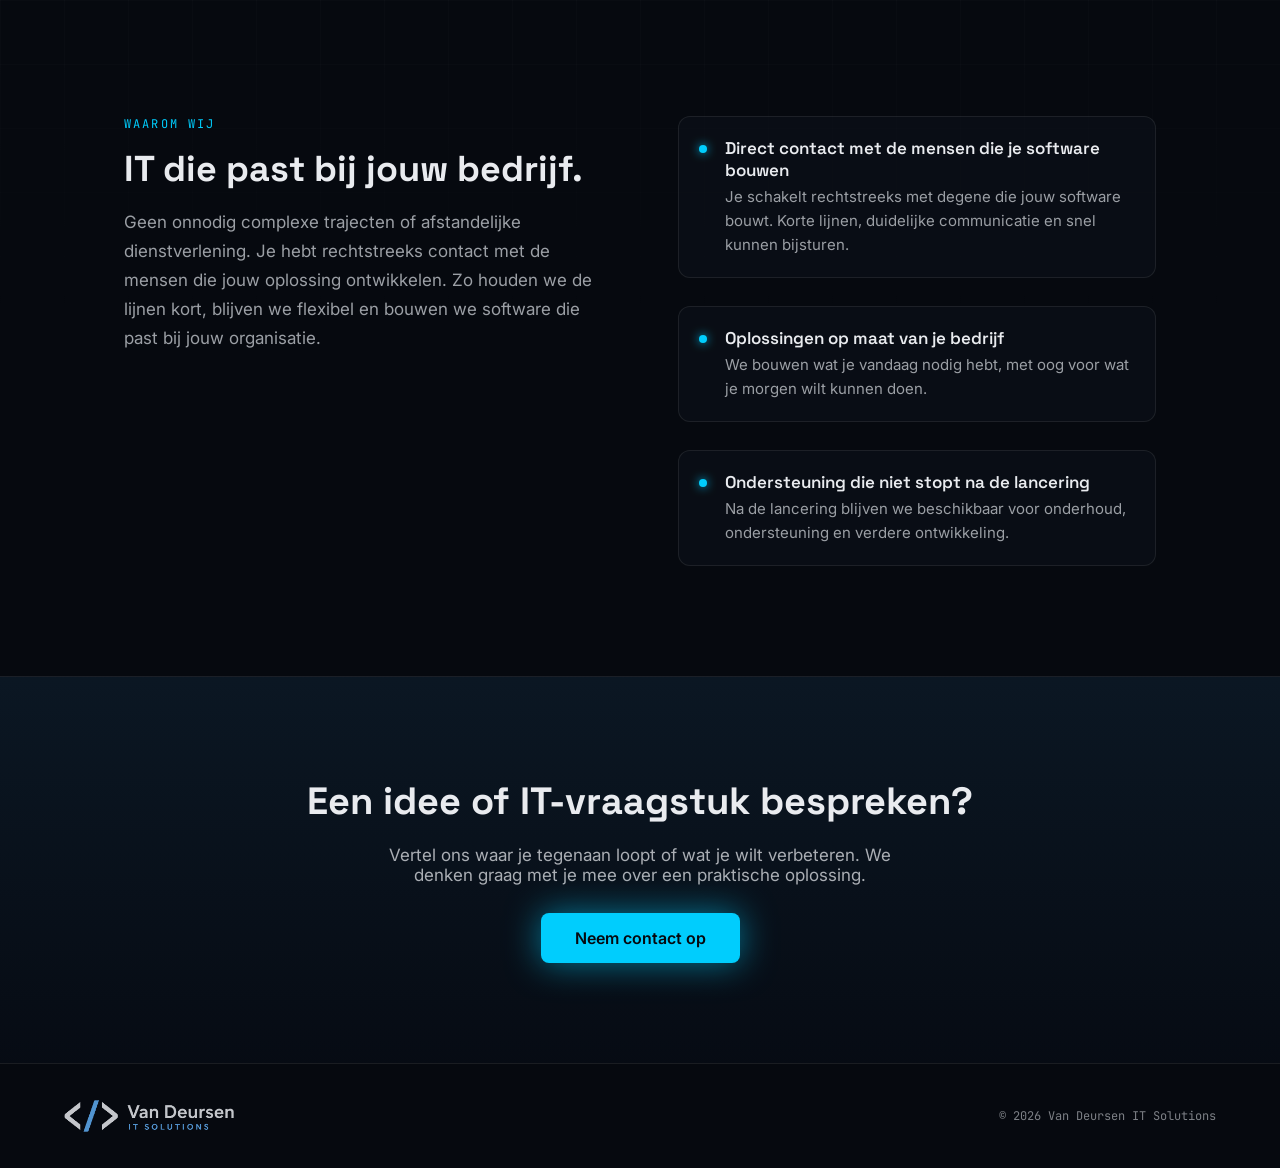
==== commit e58cc7db: "upd" ====
--- a/index.html
+++ b/index.html
@@ -39,7 +39,7 @@
   <section class="hero">
     <div class="reveal">
       <div class="hero-inner">
-        <span class="hero-badge">// IT-oplossingen, gebouwd voor groei</span>
+        <span class="hero-badge">// IT-oplossingen die met je bedrijf meegroeien</span>
         <h1 class="hero-title">Maatwerksoftware die jouw bedrijf vooruithelpt.</h1>
         <p class="hero-lead">Wij ontwikkelen en onderhouden software, webapplicaties en automatiseringen die aansluiten op jouw bedrijfsprocessen. Praktische IT-oplossingen die werk eenvoudiger maken en met je organisatie meegroeien.</p>
         <div class="hero-actions">
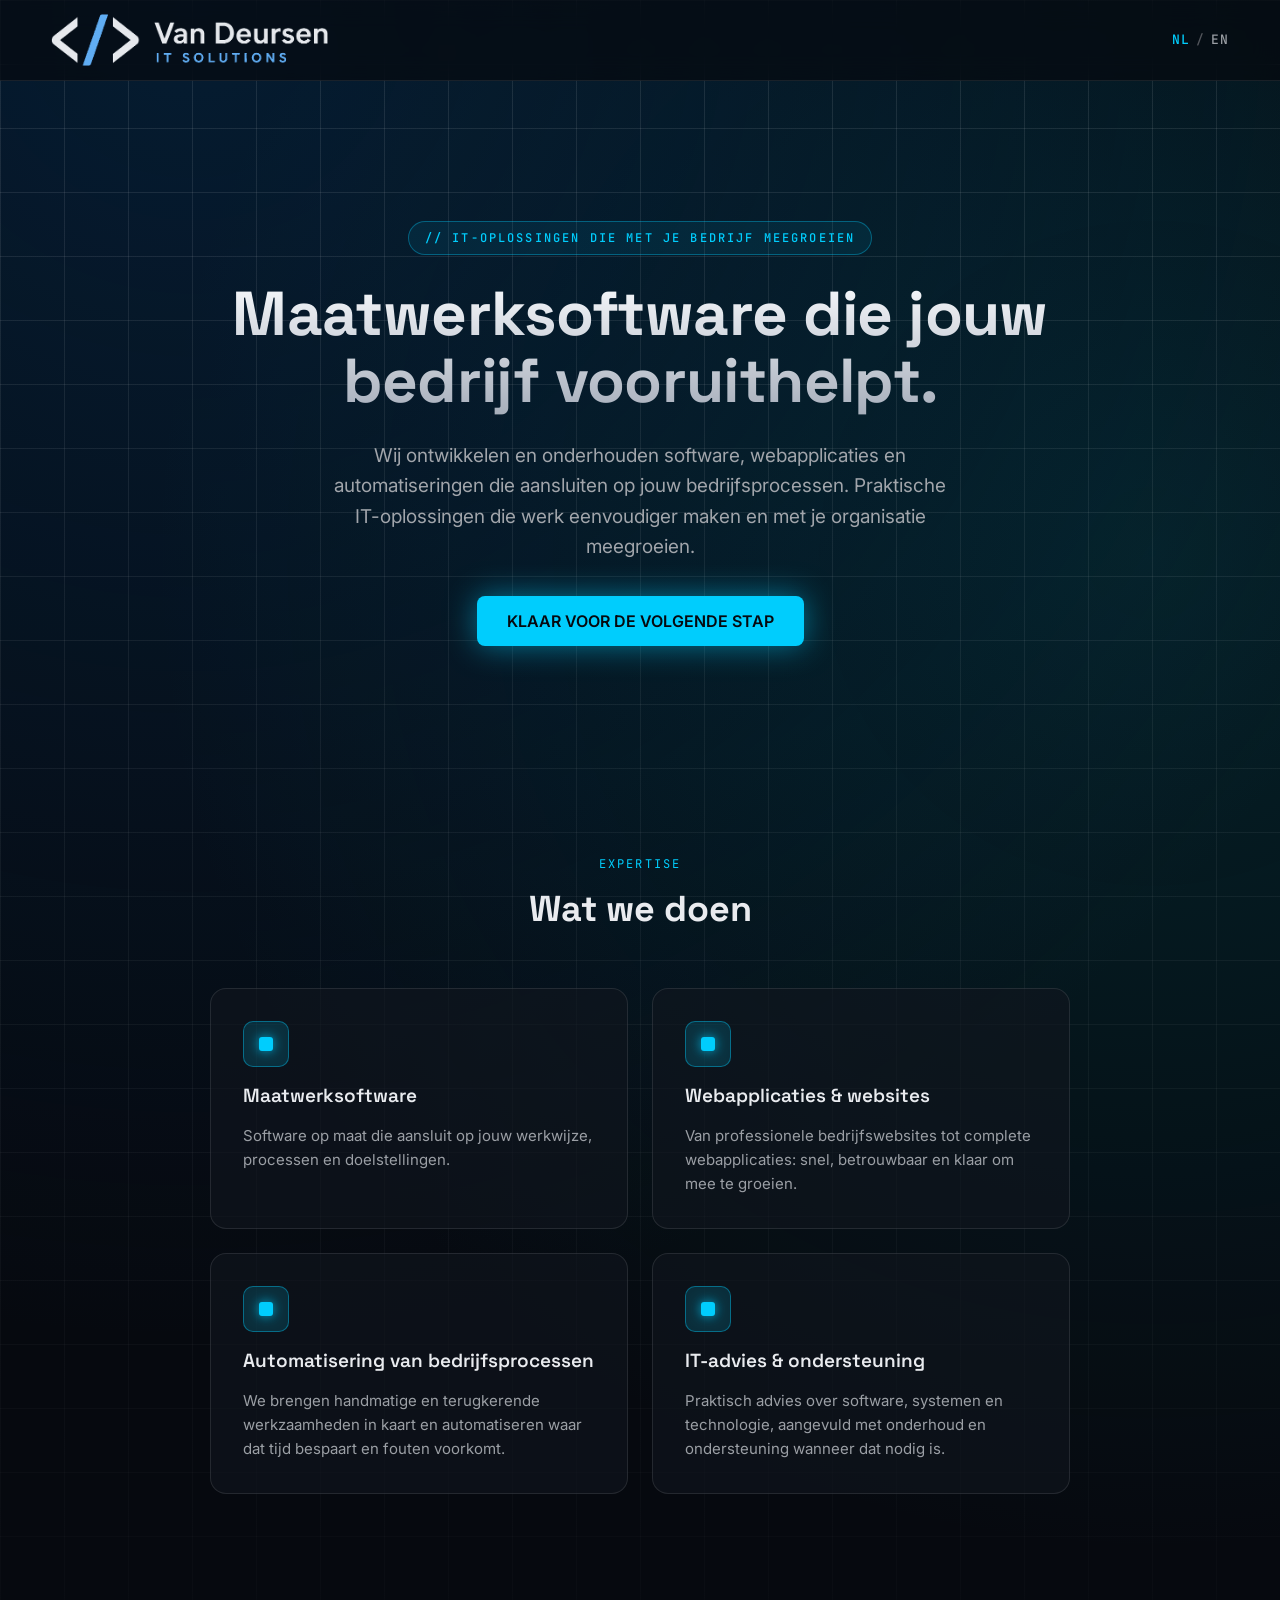
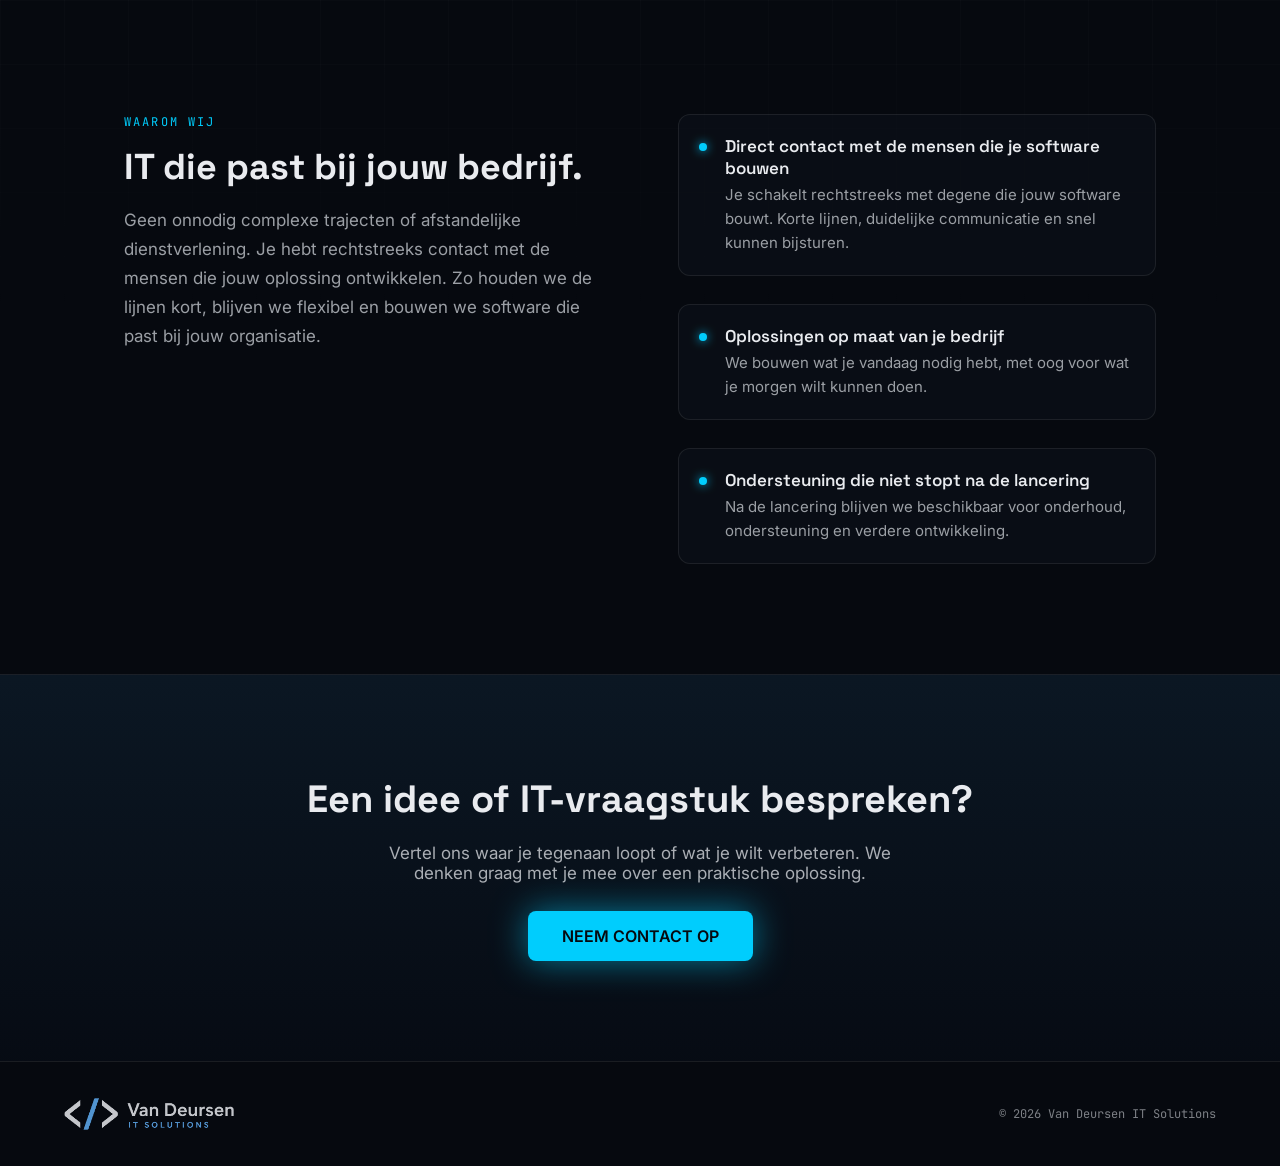
==== commit acfa3bc8: "UPD" ====
--- a/index.html
+++ b/index.html
@@ -43,8 +43,8 @@
         <h1 class="hero-title">Maatwerksoftware die jouw bedrijf vooruithelpt.</h1>
         <p class="hero-lead">Wij ontwikkelen en onderhouden software, webapplicaties en automatiseringen die aansluiten op jouw bedrijfsprocessen. Praktische IT-oplossingen die werk eenvoudiger maken en met je organisatie meegroeien.</p>
         <div class="hero-actions">
-          <a href="mailto:info@vandeursenitsolutions.nl" class="btn btn-primary hero-cta">Start een project</a>
-          <a href="#services" class="btn btn-secondary">Bekijk wat we doen</a>
+          <a href="mailto:info@vandeursenitsolutions.nl" class="btn btn-primary hero-cta">KLAAR VOOR DE VOLGENDE STAP</a>
+          <!--<a href="#services" class="btn btn-secondary">Bekijk wat we doen</a>-->
         </div>
       </div>
     </div>
@@ -133,7 +133,7 @@
       <div class="contact-inner">
         <h2 class="contact-title">Een idee of IT-vraagstuk bespreken?</h2>
         <p class="contact-text">Vertel ons waar je tegenaan loopt of wat je wilt verbeteren. We denken graag met je mee over een praktische oplossing.</p>
-        <a href="mailto:info@vandeursenitsolutions.nl" class="btn btn-primary contact-cta">Neem contact op</a>
+        <a href="mailto:info@vandeursenitsolutions.nl" class="btn btn-primary contact-cta">NEEM CONTACT OP</a>
       </div>
     </div>
   </section>
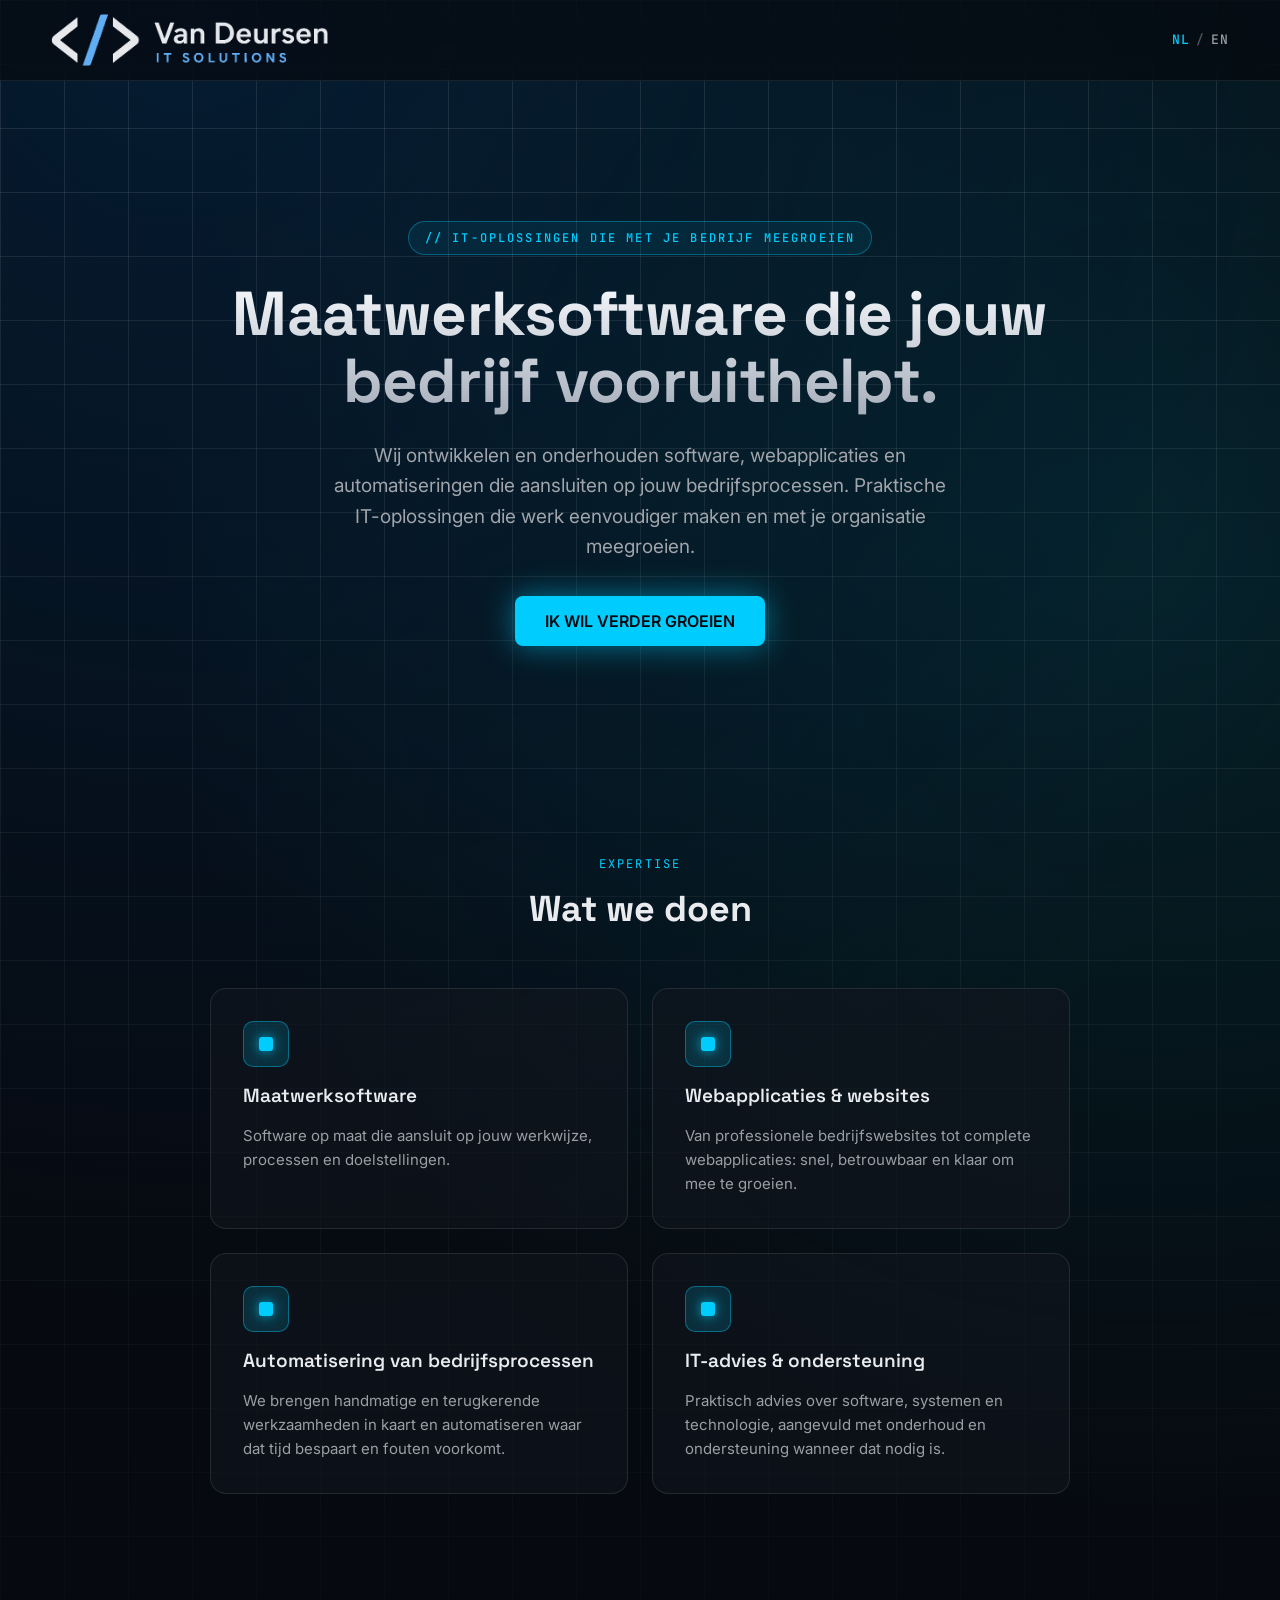
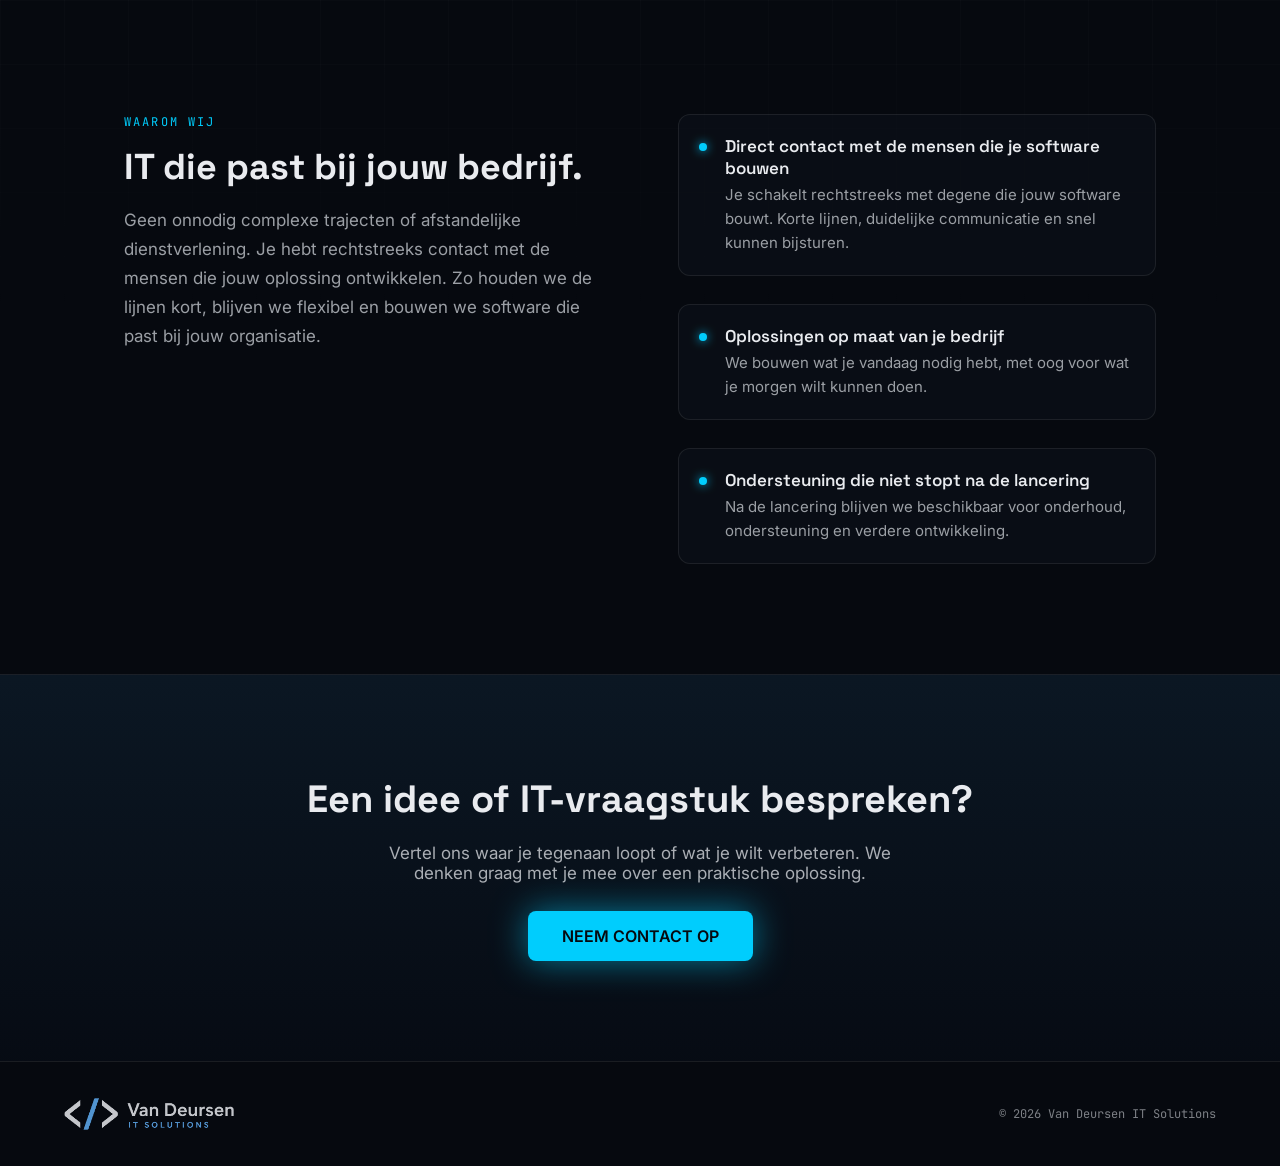
==== commit a673ac40: "UPD" ====
--- a/index.html
+++ b/index.html
@@ -43,7 +43,7 @@
         <h1 class="hero-title">Maatwerksoftware die jouw bedrijf vooruithelpt.</h1>
         <p class="hero-lead">Wij ontwikkelen en onderhouden software, webapplicaties en automatiseringen die aansluiten op jouw bedrijfsprocessen. Praktische IT-oplossingen die werk eenvoudiger maken en met je organisatie meegroeien.</p>
         <div class="hero-actions">
-          <a href="mailto:info@vandeursenitsolutions.nl" class="btn btn-primary hero-cta">KLAAR VOOR DE VOLGENDE STAP</a>
+          <a href="mailto:info@vandeursenitsolutions.nl" class="btn btn-primary hero-cta">IK WIL VERDER GROEIEN</a>
           <!--<a href="#services" class="btn btn-secondary">Bekijk wat we doen</a>-->
         </div>
       </div>
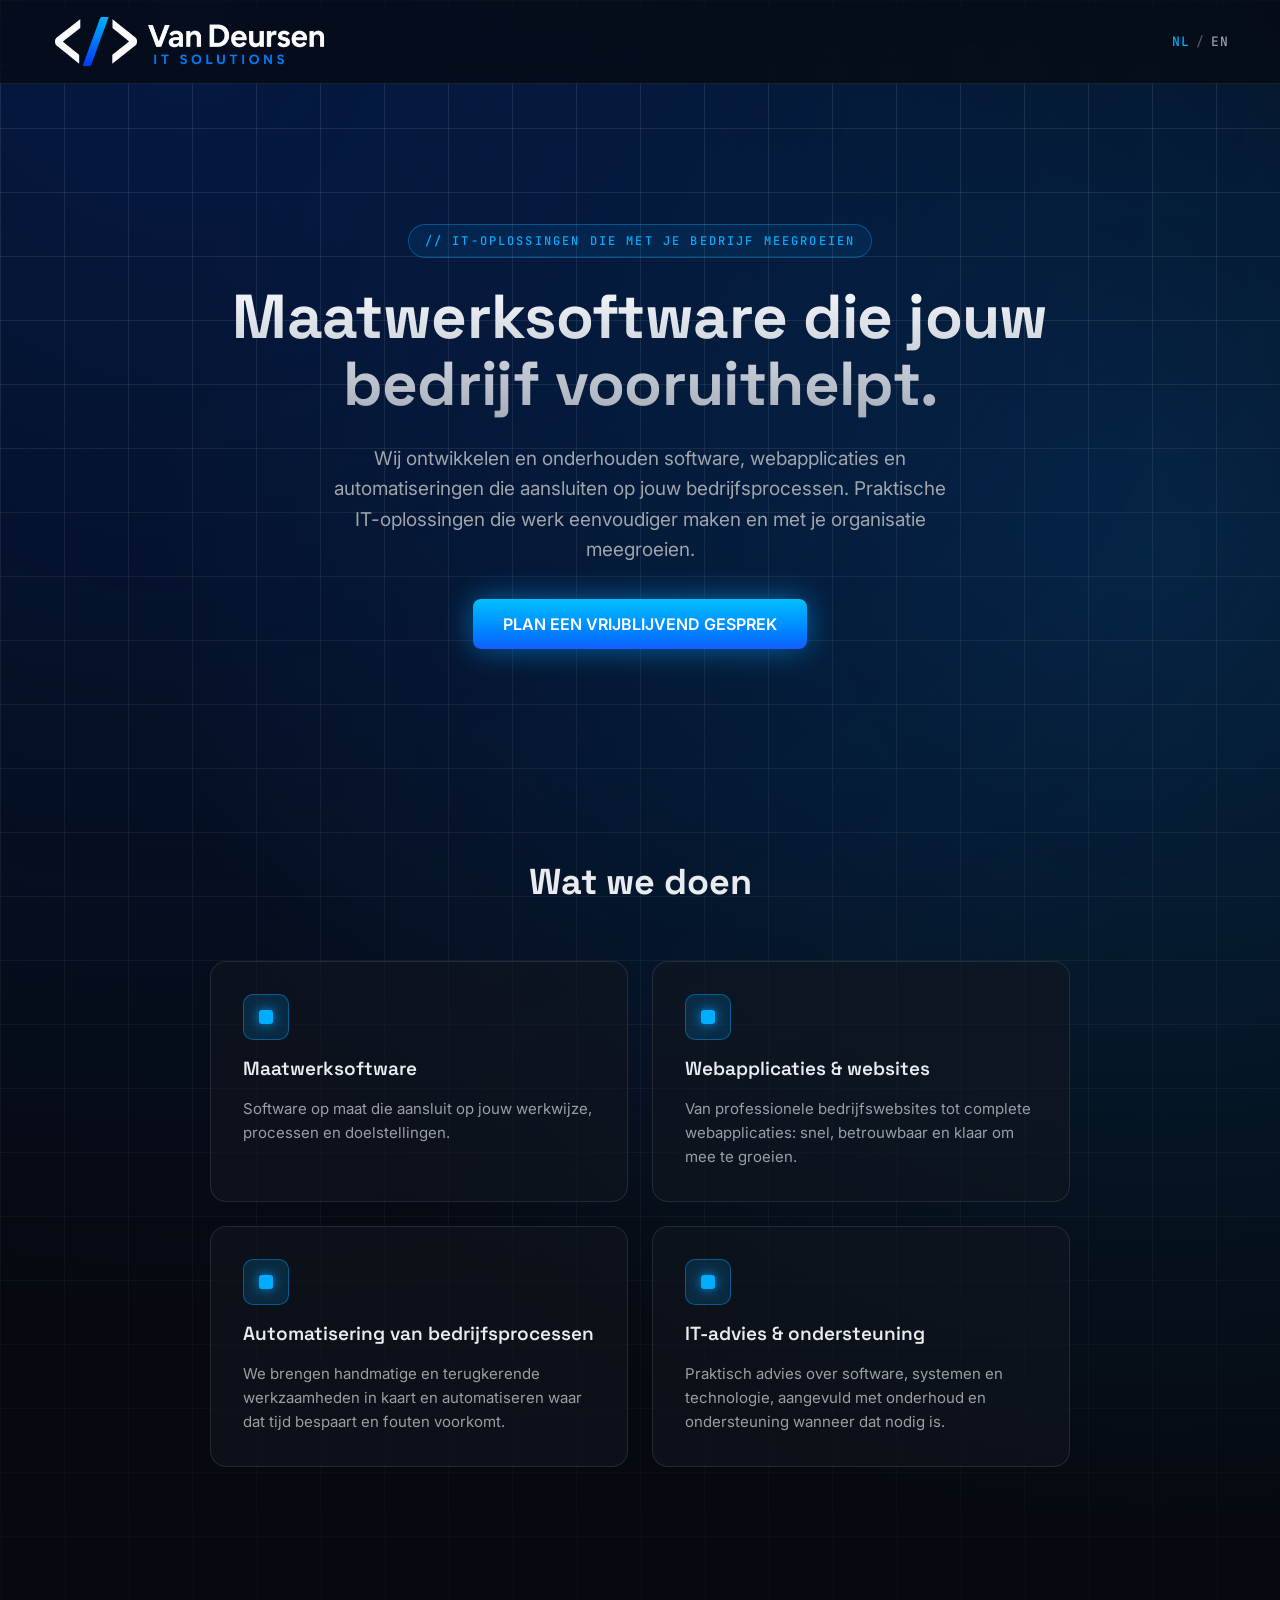
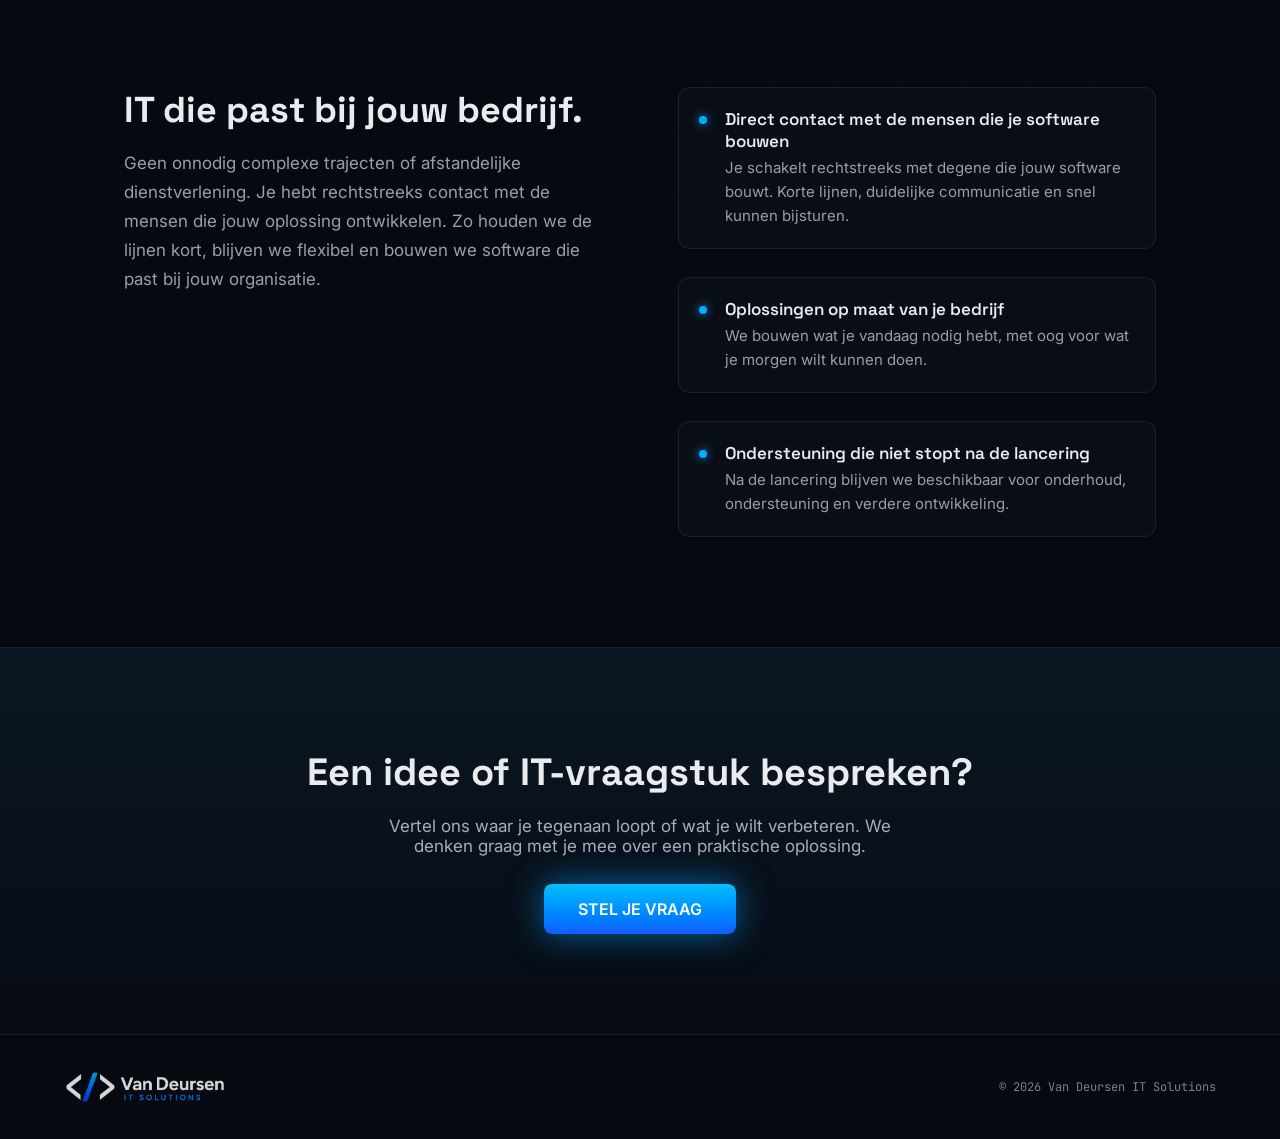
==== commit 5e6fff1c: "upd" ====
--- a/index.html
+++ b/index.html
@@ -43,7 +43,7 @@
         <h1 class="hero-title">Maatwerksoftware die jouw bedrijf vooruithelpt.</h1>
         <p class="hero-lead">Wij ontwikkelen en onderhouden software, webapplicaties en automatiseringen die aansluiten op jouw bedrijfsprocessen. Praktische IT-oplossingen die werk eenvoudiger maken en met je organisatie meegroeien.</p>
         <div class="hero-actions">
-          <a href="mailto:info@vandeursenitsolutions.nl" class="btn btn-primary hero-cta">IK WIL VERDER GROEIEN</a>
+          <a href="mailto:info@vandeursenitsolutions.nl" class="btn btn-primary hero-cta">PLAN EEN VRIJBLIJVEND GESPREK</a>
           <!--<a href="#services" class="btn btn-secondary">Bekijk wat we doen</a>-->
         </div>
       </div>
@@ -53,7 +53,7 @@
   <section id="services" class="services">
     <div class="container">
       <div class="reveal">
-        <span class="eyebrow eyebrow-center">Expertise</span>
+        <!--<span class="eyebrow eyebrow-center">Expertise</span>-->
         <h2 class="section-title services-title">Wat we doen</h2>
       </div>
       <div class="services-grid">
@@ -92,7 +92,7 @@
   <section id="why-us" class="why-us">
     <div class="why-grid">
       <div class="reveal">
-        <span class="eyebrow">Waarom wij</span>
+        <!--<span class="eyebrow">Waarom wij</span>-->
         <h2 class="section-title why-title">IT die past bij jouw bedrijf.</h2>
         <p class="why-text">Geen onnodig complexe trajecten of afstandelijke dienstverlening. Je hebt rechtstreeks contact met de mensen die jouw oplossing ontwikkelen. Zo houden we de lijnen kort, blijven we flexibel en bouwen we software die past bij jouw organisatie.</p>
       </div>
@@ -133,7 +133,7 @@
       <div class="contact-inner">
         <h2 class="contact-title">Een idee of IT-vraagstuk bespreken?</h2>
         <p class="contact-text">Vertel ons waar je tegenaan loopt of wat je wilt verbeteren. We denken graag met je mee over een praktische oplossing.</p>
-        <a href="mailto:info@vandeursenitsolutions.nl" class="btn btn-primary contact-cta">NEEM CONTACT OP</a>
+        <a href="mailto:info@vandeursenitsolutions.nl" class="btn btn-primary contact-cta">STEL JE VRAAG</a>
       </div>
     </div>
   </section>
--- a/style.css
+++ b/style.css
@@ -1,7 +1,7 @@
 /* ---------- Base ---------- */
 body { margin: 0; background: oklch(14% 0.015 260); font-family: 'Inter', sans-serif; scroll-behavior: smooth; }
-a { color: oklch(75% 0.16 220); text-decoration: none; }
-a:hover { color: oklch(85% 0.16 220); }
+a { color: oklch(74% 0.17 240); text-decoration: none; }
+a:hover { color: oklch(84% 0.14 235); }
 
 @keyframes pulse { 0%,100% { opacity:0.4; } 50% { opacity:0.9; } }
 @keyframes drift { 0% { background-position: 0 0; } 100% { background-position: 200px 200px; } }
@@ -15,8 +15,8 @@
   position: relative;
   overflow-x: hidden;
   background:
-    radial-gradient(circle at 15% 0%, oklch(30% 0.08 250 / 0.5), transparent 45%),
-    radial-gradient(circle at 90% 20%, oklch(45% 0.14 200 / 0.25), transparent 40%),
+    radial-gradient(circle at 15% 0%, oklch(32% 0.14 262 / 0.5), transparent 45%),
+    radial-gradient(circle at 90% 20%, oklch(55% 0.19 245 / 0.25), transparent 40%),
     oklch(14% 0.015 260);
 }
 
@@ -57,7 +57,7 @@
   font-size: 12px;
   letter-spacing: 0.18em;
   text-transform: uppercase;
-  color: oklch(78% 0.16 220);
+  color: oklch(72% 0.19 245);
   margin-bottom: 14px;
 }
 .eyebrow-center { text-align: center; }
@@ -74,7 +74,7 @@
   font-weight: 600;
 }
 .btn-primary,
-.btn-primary:hover { background: oklch(78% 0.16 220); color: oklch(14% 0.015 260); }
+.btn-primary:hover { background: linear-gradient(180deg, oklch(76% 0.16 235), oklch(55% 0.25 263)); color: #fff; }
 
 .btn-secondary {
   padding: 15px 30px;
@@ -83,7 +83,7 @@
   color: oklch(94% 0.005 260);
   font-size: 16px;
 }
-.btn-secondary:hover { border-color: oklch(78% 0.16 220); color: oklch(78% 0.16 220); }
+.btn-secondary:hover { border-color: oklch(72% 0.19 245); color: oklch(72% 0.19 245); }
 
 /* ---------- Header ---------- */
 .site-header {
@@ -105,10 +105,10 @@
 
 .site-nav { display: flex; align-items: center; flex-wrap: nowrap; flex-shrink: 0; gap: clamp(14px,3vw,36px); }
 .nav-link { font-size: 15px; font-weight: 500; color: oklch(94% 0.005 260); }
-.nav-link:hover { color: oklch(78% 0.16 220); }
-
-.header-cta { padding: 10px clamp(14px,4vw,24px); font-size: 15px; white-space: nowrap;box-shadow: 0 0 24px oklch(78% 0.16 220 / 0.5); }
-.header-cta:hover { box-shadow: 0 0 36px oklch(78% 0.16 220 / 0.75); }
+.nav-link:hover { color: oklch(72% 0.19 245); }
+
+.header-cta { padding: 10px clamp(14px,4vw,24px); font-size: 15px; white-space: nowrap;box-shadow: 0 0 24px oklch(72% 0.19 245 / 0.5); }
+.header-cta:hover { box-shadow: 0 0 36px oklch(72% 0.19 245 / 0.75); }
 
 /* Language switch (NL / EN), top right of the header */
 .lang-switch {
@@ -122,8 +122,8 @@
   color: oklch(45% 0.01 260);
 }
 .lang-switch a { color: oklch(70% 0.01 260); }
-.lang-switch a:hover { color: oklch(85% 0.16 220); }
-.lang-switch a[aria-current="page"] { color: oklch(78% 0.16 220); }
+.lang-switch a:hover { color: oklch(84% 0.14 235); }
+.lang-switch a[aria-current="page"] { color: oklch(72% 0.19 245); }
 
 /* ---------- Hero ---------- */
 .hero {
@@ -146,11 +146,11 @@
   font-weight: 500;
   letter-spacing: 0.18em;
   text-transform: uppercase;
-  color: oklch(78% 0.16 220);
+  color: oklch(72% 0.19 245);
   padding: 8px 16px;
-  border: 1px solid oklch(78% 0.16 220 / 0.35);
+  border: 1px solid oklch(72% 0.19 245 / 0.35);
   border-radius: 100px;
-  background: oklch(78% 0.16 220 / 0.08);
+  background: oklch(72% 0.19 245 / 0.08);
 }
 
 .hero-title {
@@ -170,8 +170,8 @@
 
 .hero-actions { display: flex; flex-wrap: wrap; justify-content: center; gap: 16px; margin-top: 8px; }
 
-.hero-cta { padding: 15px 30px; font-size: 16px; box-shadow: 0 0 30px oklch(78% 0.16 220 / 0.5); }
-.hero-cta:hover { box-shadow: 0 0 44px oklch(78% 0.16 220 / 0.8); }
+.hero-cta { padding: 15px 30px; font-size: 16px; box-shadow: 0 0 30px oklch(72% 0.19 245 / 0.5); }
+.hero-cta:hover { box-shadow: 0 0 44px oklch(72% 0.19 245 / 0.8); }
 
 /* ---------- Services ---------- */
 .services { padding: clamp(56px,9vw,90px) clamp(20px,5vw,64px) clamp(64px,10vw,110px); position: relative; z-index: 1; }
@@ -199,19 +199,19 @@
   border: 1px solid oklch(100% 0 0 / 0.1);
   transition: border-color 0.2s;
 }
-.service-card:hover { border-color: oklch(78% 0.16 220 / 0.6); }
+.service-card:hover { border-color: oklch(72% 0.19 245 / 0.6); }
 
 .service-icon {
   width: 44px;
   height: 44px;
   border-radius: 10px;
-  background: oklch(78% 0.16 220 / 0.15);
-  border: 1px solid oklch(78% 0.16 220 / 0.4);
+  background: oklch(72% 0.19 245 / 0.15);
+  border: 1px solid oklch(72% 0.19 245 / 0.4);
   display: flex;
   align-items: center;
   justify-content: center;
 }
-.service-icon-dot { width: 14px; height: 14px; border-radius: 3px; background: oklch(78% 0.16 220); box-shadow: 0 0 12px oklch(78% 0.16 220 / 0.8); }
+.service-icon-dot { width: 14px; height: 14px; border-radius: 3px; background: oklch(72% 0.19 245); box-shadow: 0 0 12px oklch(72% 0.19 245 / 0.8); }
 
 .service-title { font-family: 'Space Grotesk', sans-serif; font-size: 19px; font-weight: 600; margin: 0; }
 
@@ -244,8 +244,8 @@
   height: 8px;
   margin-top: 8px;
   border-radius: 50%;
-  background: oklch(78% 0.16 220);
-  box-shadow: 0 0 10px oklch(78% 0.16 220 / 0.9);
+  background: oklch(72% 0.19 245);
+  box-shadow: 0 0 10px oklch(72% 0.19 245 / 0.9);
   animation: pulse 2.4s ease-in-out infinite;
 }
 .strength-title { font-family: 'Space Grotesk', sans-serif; font-size: 17px; font-weight: 600; margin: 0 0 4px; }
@@ -267,8 +267,8 @@
 .contact-title { font-family: 'Space Grotesk', sans-serif; font-size: clamp(26px,5vw,38px); font-weight: 700; margin: 0; }
 .contact-text { font-size: 17px; color: oklch(75% 0.01 260); margin: 0; max-width: 520px; }
 
-.contact-cta { margin-top: 8px; padding: 15px 34px; font-size: 16px; box-shadow: 0 0 34px oklch(78% 0.16 220 / 0.55); }
-.contact-cta:hover { box-shadow: 0 0 48px oklch(78% 0.16 220 / 0.85); }
+.contact-cta { margin-top: 8px; padding: 15px 34px; font-size: 16px; box-shadow: 0 0 34px oklch(72% 0.19 245 / 0.55); }
+.contact-cta:hover { box-shadow: 0 0 48px oklch(72% 0.19 245 / 0.85); }
 
 /* ---------- Footer ---------- */
 .site-footer {
